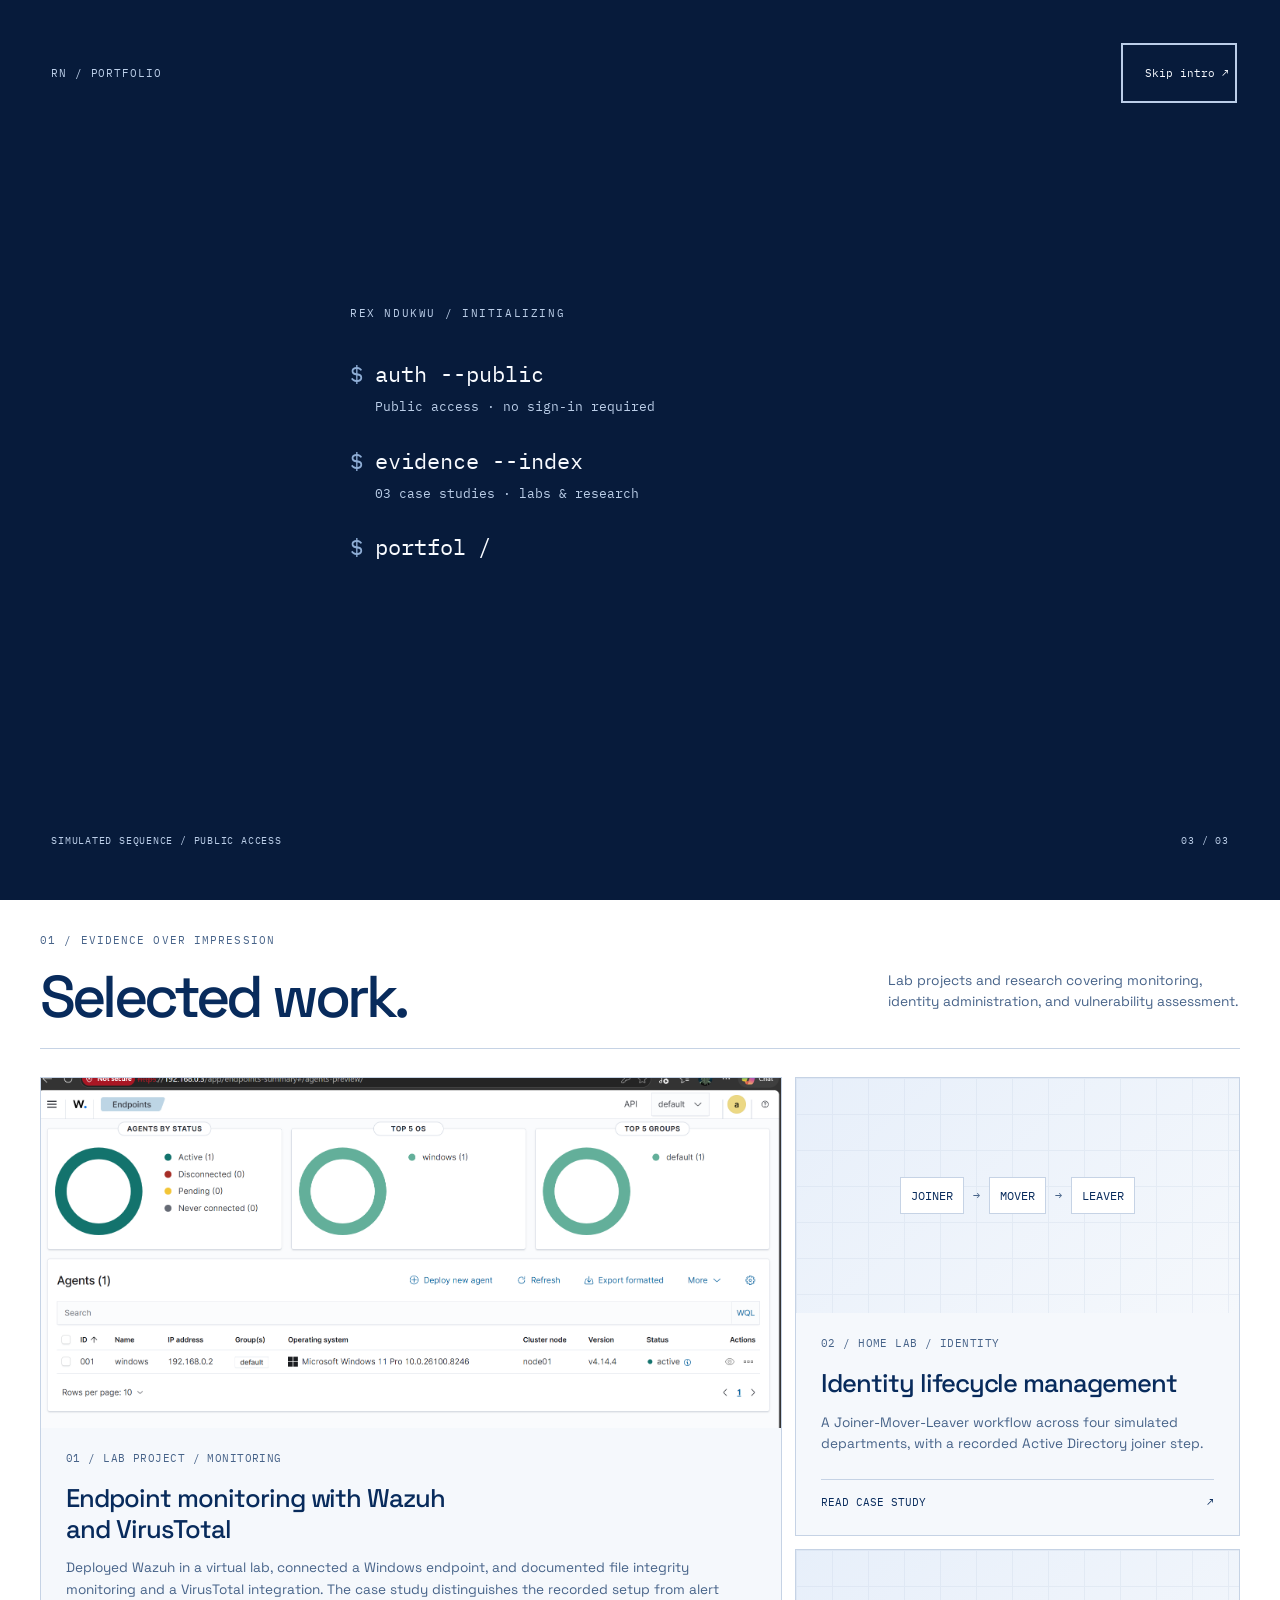
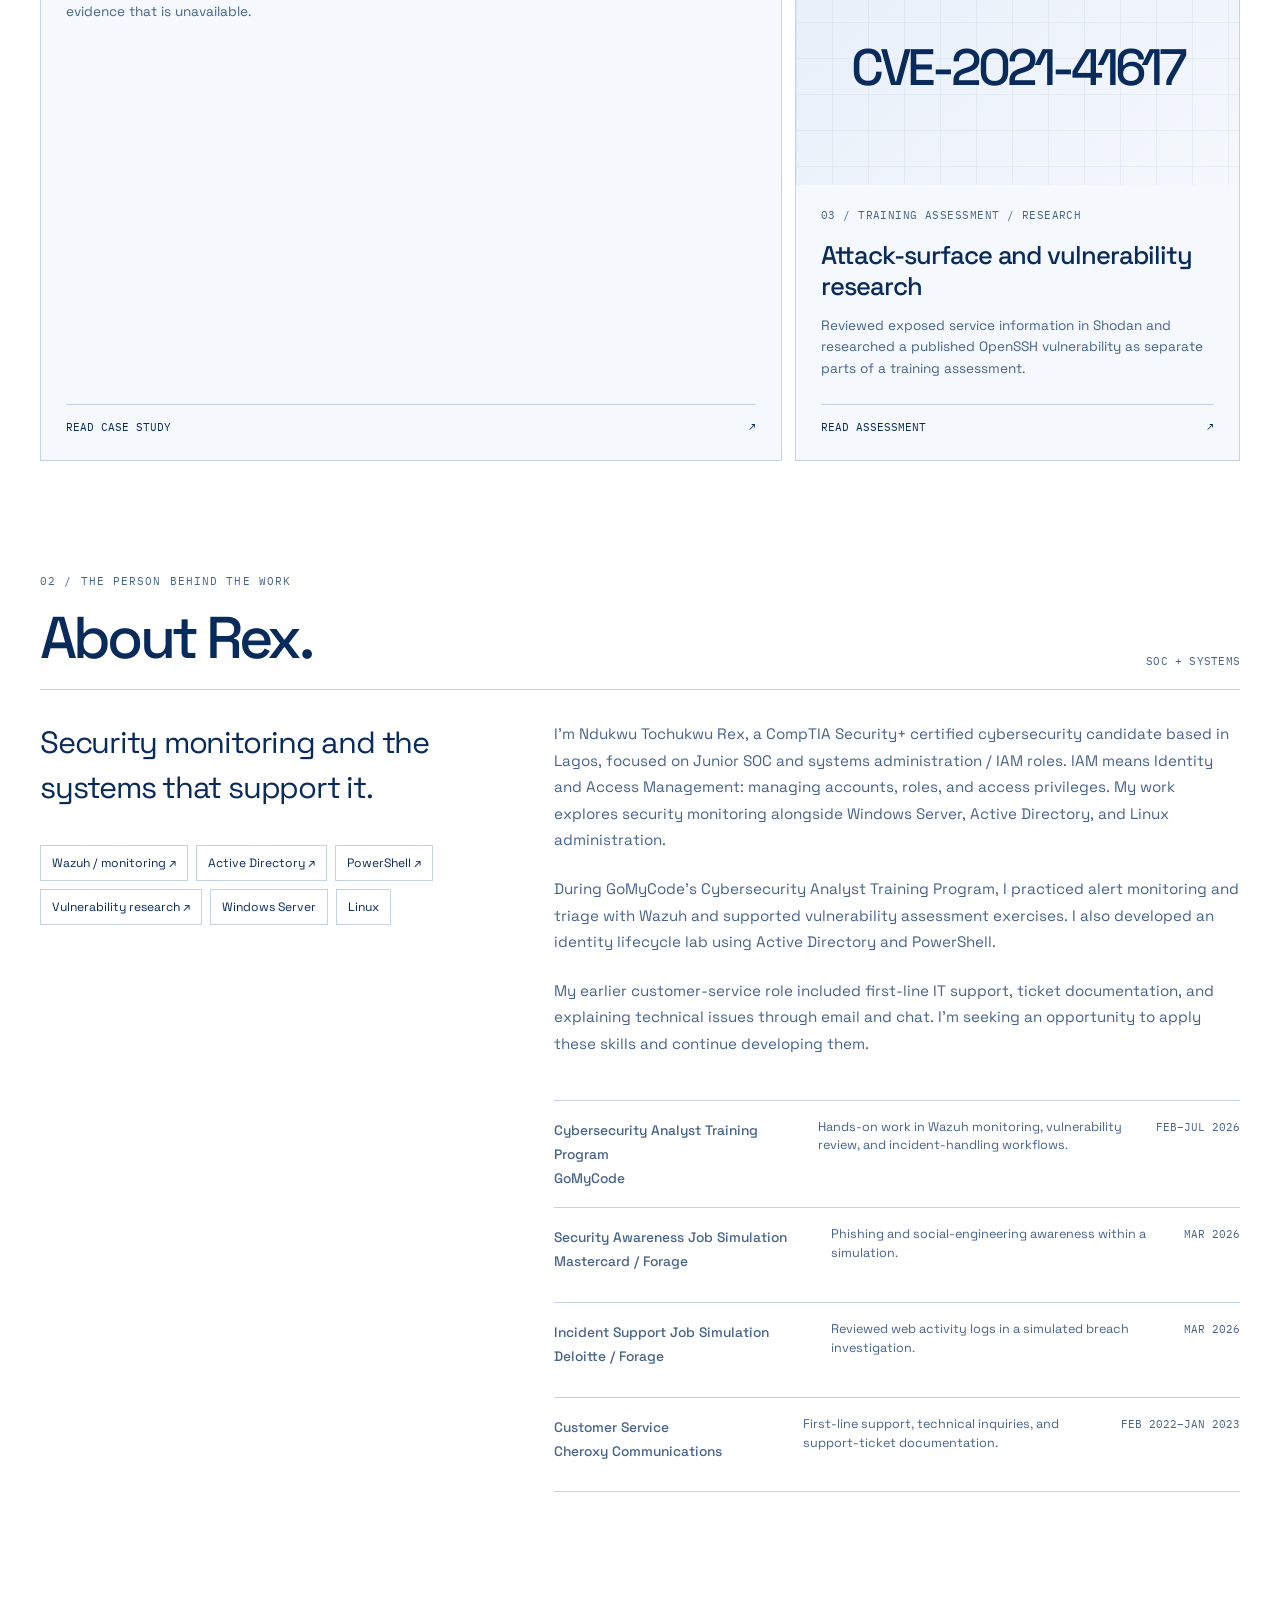
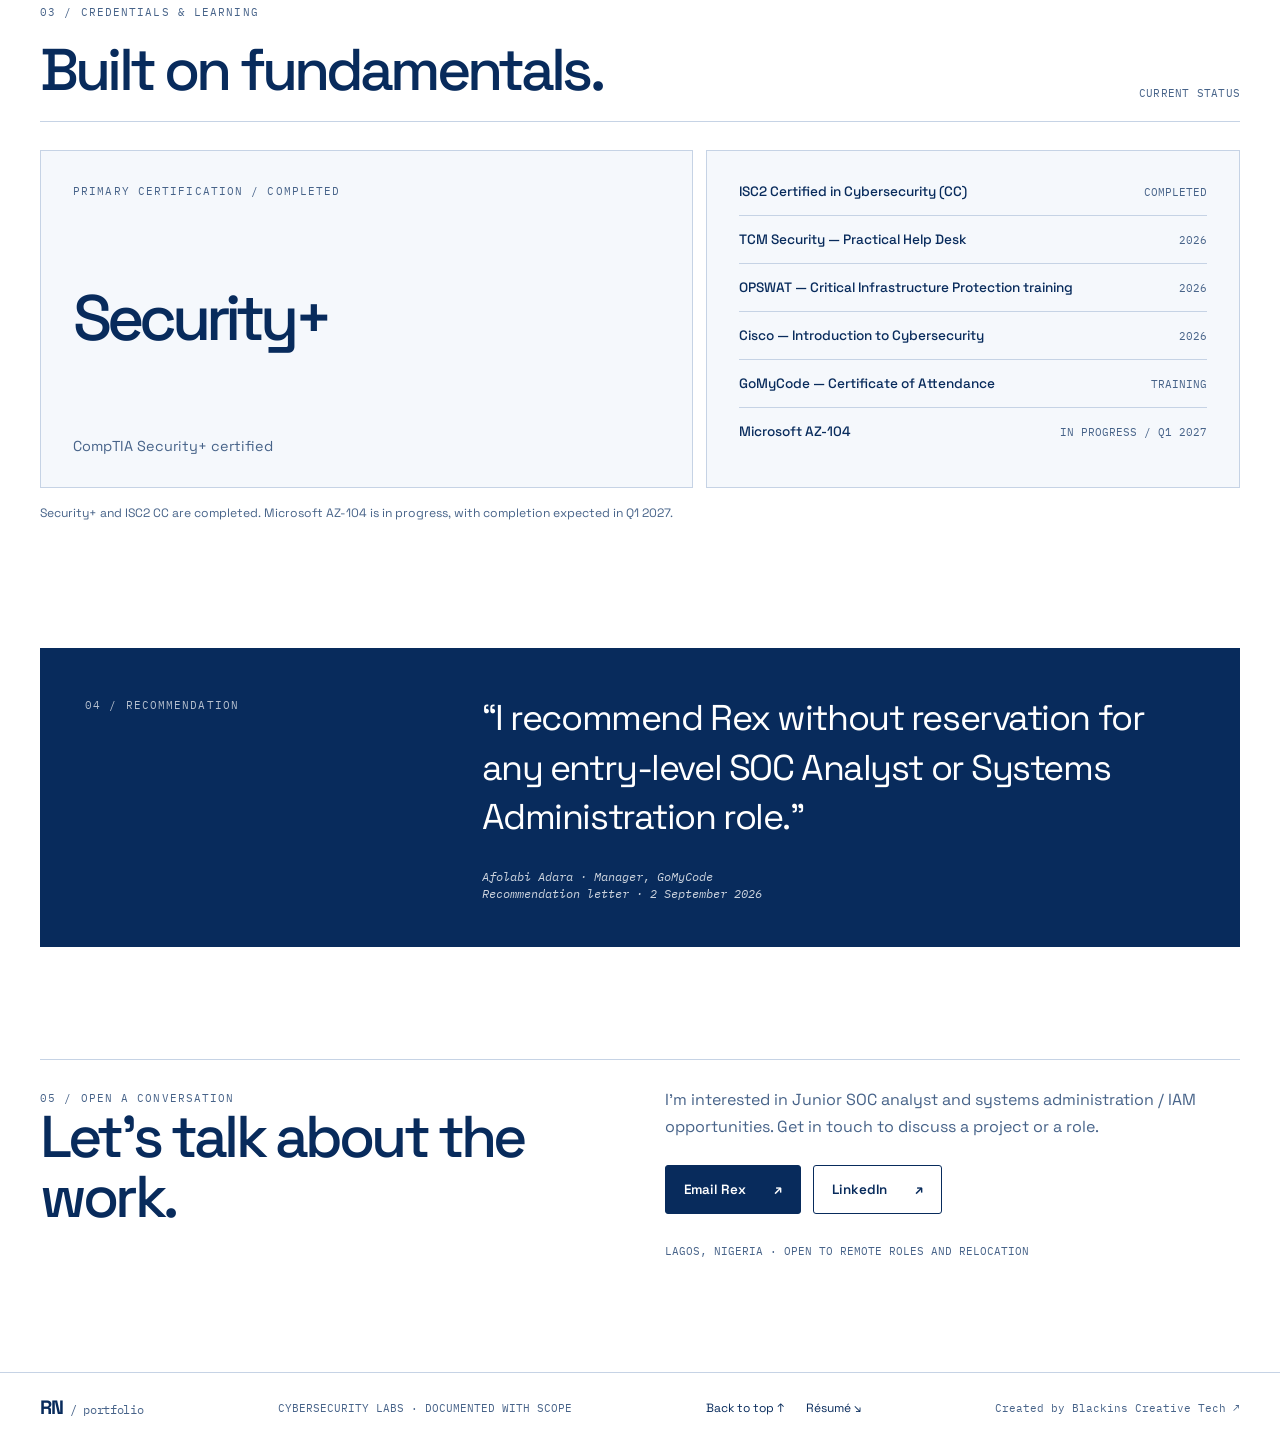
==== index.html @ c2067b6e "Initial Rex cybersecurity portfolio" ====
<!doctype html>
<html lang="en">
<head><meta name="robots" content="noindex,nofollow,noarchive">
  <meta charset="utf-8">
  <meta name="viewport" content="width=device-width, initial-scale=1">
  <meta name="description" content="Rex Ndukwu's cybersecurity portfolio covering Wazuh endpoint monitoring, Active Directory identity lifecycle management, and vulnerability research.">
  <title>Rex Ndukwu — Junior SOC Analyst, Security+ Certified</title>
  <script>try{const t=localStorage.getItem('rex-theme');document.documentElement.dataset.theme=t||(matchMedia('(prefers-color-scheme: dark)').matches?'dark':'light')}catch{document.documentElement.dataset.theme=matchMedia('(prefers-color-scheme: dark)').matches?'dark':'light'}</script>
  <link rel="icon" type="image/svg+xml" href="/favicon.svg"><link rel="stylesheet" href="/styles.css">
  <script src="/script.js" defer></script>
</head>
<body>
  <dialog class="portfolio-intro" data-intro-scene aria-labelledby="intro-title" aria-describedby="intro-description">
    <div class="intro-top"><span>RN / PORTFOLIO</span><button type="button" data-skip-intro autofocus>Skip intro ↗</button></div>
    <div class="intro-center">
      <p class="intro-eyebrow" id="intro-title">REX NDUKWU / INITIALIZING</p>
      <div class="intro-commands" data-intro-commands aria-hidden="true"></div>
      <p class="sr-only" id="intro-description">A brief simulated command sequence introduces Rex's portfolio. No sign-in is required. The homepage opens automatically in a few seconds. Skip intro or press Escape to continue immediately.</p>
    </div>
    <div class="intro-footer"><span>SIMULATED SEQUENCE / PUBLIC ACCESS</span><span data-intro-progress aria-hidden="true">01 / 03</span></div>
  </dialog>
  <a class="skip" href="#main">Skip to content</a>
  <div class="page-shell">
    <div class="topline"><div class="container topline-inner"><span>REX NDUKWU / CYBERSECURITY PORTFOLIO</span><span class="topline-right">MONITORING · IDENTITY · SYSTEMS</span></div></div>
    <header class="site-header">
      <div class="container header-inner">
        <a class="brand" href="/" aria-label="Rex Ndukwu, homepage">RN<span>/ portfolio</span></a>
        <nav class="desktop-nav" aria-label="Main navigation"><a href="#work">Work</a><a href="#about">About</a><a href="#training">Credentials</a><a href="/contact/index.html">Contact</a></nav>
        <div class="header-utilities"><button class="utility-button" type="button" data-theme-toggle>Dark mode</button><button class="utility-button" type="button" data-motion-toggle>Reduce motion</button><a class="header-resume" href="/assets/Rex_Ndukwu_Resume.pdf" download>Résumé ↘</a></div>
        <button class="menu-toggle" type="button" data-menu-toggle aria-expanded="false" aria-controls="mobile-menu">Menu</button>
      </div>
      <nav id="mobile-menu" class="mobile-menu" data-menu aria-label="Mobile navigation" hidden><a href="#work">Work</a><a href="#about">About</a><a href="#training">Credentials</a><a href="/contact/index.html">Contact</a><a href="/assets/Rex_Ndukwu_Resume.pdf" download>Download résumé (PDF)</a><div class="menu-controls"><button type="button" data-theme-toggle>Dark mode</button><button type="button" data-motion-toggle>Reduce motion</button></div></nav>
    </header>

    <main id="main" tabindex="-1">
      <section class="container hero" aria-labelledby="hero-title">
        <div class="hero-copy">
          <p class="eyebrow">LAGOS, NIGERIA / OPEN TO OPPORTUNITIES</p>
          <h1 id="hero-title">Rex<span>Ndukwu.</span></h1>
          <p class="hero-role">Junior SOC Analyst.<br>Systems administration / IAM.</p>
          <p class="hero-intro">I build cybersecurity labs focused on endpoint monitoring and identity management. My work includes Wazuh security monitoring and an Active Directory identity lifecycle workflow using PowerShell.</p>
          <div class="credential-mark">CompTIA Security+ certified<small>ISC2 Certified in Cybersecurity (CC)</small></div>
          <div class="hero-actions"><a class="button primary" href="#work">Explore the case studies <span class="arrow" aria-hidden="true">↗</span></a><a class="button" href="/assets/Rex_Ndukwu_Resume.pdf" download>Download résumé <span aria-hidden="true">↘</span></a></div>
          <div class="hero-location"><span><span class="status-dot" aria-hidden="true"></span> Lagos, Nigeria</span><span>Open to remote roles and relocation</span></div>
        </div>
        <div class="hero-console">
          <div class="terminal-frame terminal" data-terminal hidden aria-label="Interactive portfolio terminal">
            <div class="terminal-top"><span class="window-dots" aria-hidden="true">● ● ●</span><span>rex@portfolio: ~</span><button type="button" class="terminal-top-action" data-replay-intro>Replay intro</button></div>
            <div class="terminal-body"><div class="terminal-line">rex@portfolio:~ $ <span data-current-command>whoami</span></div><pre class="terminal-output" data-terminal-output>Ndukwu Tochukwu Rex
Junior SOC Analyst / Systems administration / IAM

CompTIA Security+  certified
ISC2 CC            certified

Type help to explore.</pre><span class="sr-only" data-terminal-announce role="status" aria-live="polite" aria-atomic="true"></span></div>
            <div class="terminal-links" data-terminal-links aria-label="Command links"></div>
            <form class="terminal-form"><label for="terminal-input">$ <span class="prompt-slash" aria-hidden="true">/</span></label><input id="terminal-input" aria-label="Portfolio command" placeholder="Try: open wazuh" autocomplete="off" spellcheck="false"><button type="submit">Run ↵</button></form>
            <div class="terminal-shortcuts" aria-label="Suggested commands"><button type="button" data-command="whoami">whoami</button><button type="button" data-command="projects">projects</button><button type="button" data-command="open wazuh">open wazuh</button><button type="button" data-command="certs">certs</button></div>
            <div class="terminal-hint" data-terminal-hint>PORTFOLIO NAVIGATION / COMMANDS OPEN REAL CONTENT</div>
          </div>
          <noscript><p class="no-js-note">The portfolio terminal needs JavaScript. All case studies and contact links are available below.</p></noscript>
        </div>
      </section>

      <section id="work" class="container work-section" aria-labelledby="work-heading">
        <div class="section-heading"><div><span class="eyebrow">01 / EVIDENCE OVER IMPRESSION</span><h2 id="work-heading">Selected work<span aria-hidden="true">.</span></h2></div><p class="section-note">Lab projects and research covering monitoring, identity administration, and vulnerability assessment.</p></div>
        <div class="work-grid">
          <a class="project-card featured reveal" href="/work/wazuh-endpoint-monitoring/index.html"><div class="project-visual"><img src="/assets/images/wazuh-active-agent.png" alt="Wazuh dashboard displaying one active Windows agent" width="1905" height="940" loading="lazy"></div><div class="project-info"><div class="project-index">01 / LAB PROJECT / MONITORING</div><h3>Endpoint monitoring with Wazuh and VirusTotal</h3><p>Deployed Wazuh in a virtual lab, connected a Windows endpoint, and documented file integrity monitoring and a VirusTotal integration. The case study distinguishes the recorded setup from alert evidence that is unavailable.</p><div class="project-footer"><span>READ CASE STUDY</span><span aria-hidden="true">↗</span></div></div></a>
          <a class="project-card reveal" href="/work/identity-lifecycle-management/index.html"><div class="project-visual no-image" aria-hidden="true"><div class="workflow-mini"><span>JOINER</span><i>→</i><span>MOVER</span><i>→</i><span>LEAVER</span></div></div><div class="project-info"><div class="project-index">02 / HOME LAB / IDENTITY</div><h3>Identity lifecycle management</h3><p>A Joiner-Mover-Leaver workflow across four simulated departments, with a recorded Active Directory joiner step.</p><div class="project-footer"><span>READ CASE STUDY</span><span aria-hidden="true">↗</span></div></div></a>
          <a class="project-card reveal" href="/work/attack-surface-vulnerability-research/index.html"><div class="project-visual no-image" aria-hidden="true"><div class="research-glyph">CVE-2021-41617</div></div><div class="project-info"><div class="project-index">03 / TRAINING ASSESSMENT / RESEARCH</div><h3>Attack-surface and vulnerability research</h3><p>Reviewed exposed service information in Shodan and researched a published OpenSSH vulnerability as separate parts of a training assessment.</p><div class="project-footer"><span>READ ASSESSMENT</span><span aria-hidden="true">↗</span></div></div></a>
        </div>
      </section>

      <section id="about" class="container about-section" aria-labelledby="about-heading">
        <div class="section-heading"><div><span class="eyebrow">02 / THE PERSON BEHIND THE WORK</span><h2 id="about-heading">About Rex<span aria-hidden="true">.</span></h2></div><span class="section-index">SOC + SYSTEMS</span></div>
        <div class="about-grid"><div><p class="large-copy">Security monitoring and the systems that support it.</p><div class="skills-row" aria-label="Work areas"><a class="skill-tag" href="/work/wazuh-endpoint-monitoring/index.html">Wazuh / monitoring ↗</a><a class="skill-tag" href="/work/identity-lifecycle-management/index.html">Active Directory ↗</a><a class="skill-tag" href="/work/identity-lifecycle-management/index.html">PowerShell ↗</a><a class="skill-tag" href="/work/attack-surface-vulnerability-research/index.html">Vulnerability research ↗</a><span class="skill-tag">Windows Server</span><span class="skill-tag">Linux</span></div></div>
          <div class="body-copy"><p>I'm Ndukwu Tochukwu Rex, a CompTIA Security+ certified cybersecurity candidate based in Lagos, focused on Junior SOC and systems administration / IAM roles. IAM means Identity and Access Management: managing accounts, roles, and access privileges. My work explores security monitoring alongside Windows Server, Active Directory, and Linux administration.</p><p>During GoMyCode's Cybersecurity Analyst Training Program, I practiced alert monitoring and triage with Wazuh and supported vulnerability assessment exercises. I also developed an identity lifecycle lab using Active Directory and PowerShell.</p><p>My earlier customer-service role included first-line IT support, ticket documentation, and explaining technical issues through email and chat. I'm seeking an opportunity to apply these skills and continue developing them.</p>
            <div class="experience-list"><div class="experience-item"><strong>Cybersecurity Analyst Training Program<br>GoMyCode</strong><p>Hands-on work in Wazuh monitoring, vulnerability review, and incident-handling workflows.</p><time>FEB–JUL 2026</time></div><div class="experience-item"><strong>Security Awareness Job Simulation<br>Mastercard / Forage</strong><p>Phishing and social-engineering awareness within a simulation.</p><time>MAR 2026</time></div><div class="experience-item"><strong>Incident Support Job Simulation<br>Deloitte / Forage</strong><p>Reviewed web activity logs in a simulated breach investigation.</p><time>MAR 2026</time></div><div class="experience-item"><strong>Customer Service<br>Cheroxy Communications</strong><p>First-line support, technical inquiries, and support-ticket documentation.</p><time>FEB 2022–JAN 2023</time></div></div>
          </div>
        </div>
      </section>

      <section id="training" class="container credentials-section" aria-labelledby="credentials-heading"><div class="section-heading"><div><span class="eyebrow">03 / CREDENTIALS & LEARNING</span><h2 id="credentials-heading">Built on fundamentals<span aria-hidden="true">.</span></h2></div><span class="section-index">CURRENT STATUS</span></div><div class="credentials-layout"><div class="credential-hero reveal"><span class="eyebrow">PRIMARY CERTIFICATION / COMPLETED</span><strong>Security+</strong><p>CompTIA Security+ certified</p></div><div class="credential-list reveal"><div class="credential-line"><strong>ISC2 Certified in Cybersecurity (CC)</strong><span>COMPLETED</span></div><div class="credential-line"><strong>TCM Security — Practical Help Desk</strong><span>2026</span></div><div class="credential-line"><strong>OPSWAT — Critical Infrastructure Protection training</strong><span>2026</span></div><div class="credential-line"><strong>Cisco — Introduction to Cybersecurity</strong><span>2026</span></div><div class="credential-line"><strong>GoMyCode — Certificate of Attendance</strong><span>TRAINING</span></div><div class="credential-line"><strong>Microsoft AZ-104</strong><span>IN PROGRESS / Q1 2027</span></div></div></div><p class="training-foot">Security+ and ISC2 CC are completed. Microsoft AZ-104 is in progress, with completion expected in Q1 2027.</p></section>

      <section id="recommendation" class="container recommendation-section" aria-labelledby="recommendation-heading"><div class="recommendation-panel"><div><span class="eyebrow" id="recommendation-heading">04 / RECOMMENDATION</span></div><blockquote>“I recommend Rex without reservation for any entry-level SOC Analyst or Systems Administration role.”<cite class="quote-credit">Afolabi Adara · Manager, GoMyCode<br>Recommendation letter · 2 September 2026</cite></blockquote></div></section>

      <section id="contact" class="container contact-section" aria-labelledby="contact-heading"><div class="contact-panel"><div><span class="eyebrow">05 / OPEN A CONVERSATION</span><h2 id="contact-heading">Let’s talk about the work<span aria-hidden="true">.</span></h2></div><div class="contact-info"><p>I'm interested in Junior SOC analyst and systems administration / IAM opportunities. Get in touch to discuss a project or a role.</p><div class="contact-links"><a class="button primary" href="/contact/index.html">Email Rex <span class="arrow" aria-hidden="true">↗</span></a><a class="button" href="https://www.linkedin.com/in/ndukwu-rex-476662276">LinkedIn <span class="arrow" aria-hidden="true">↗</span></a></div><span class="mono">LAGOS, NIGERIA · OPEN TO REMOTE ROLES AND RELOCATION</span></div></div></section>
    </main>
    <footer class="site-footer"><div class="container footer-inner"><a class="brand" href="/">RN<span>/ portfolio</span></a><span class="footer-meta">CYBERSECURITY LABS · DOCUMENTED WITH SCOPE</span><div class="footer-links"><a href="#main">Back to top ↑</a><a href="/assets/Rex_Ndukwu_Resume.pdf" download>Résumé ↘</a></div><a class="footer-credit" href="https://theblackins.vercel.app/work">Created by Blackins Creative Tech <span aria-hidden="true">↗</span></a></div></footer>
  </div>
</body>
</html>
---- styles.css ----
@import url('https://fonts.googleapis.com/css2?family=IBM+Plex+Mono:wght@400;500;600&family=Space+Grotesk:wght@400;500;600;700&display=swap');

:root{color-scheme:light;--bg:#fff;--ink:#082b5c;--muted:#476389;--panel:#f5f8fc;--panel-strong:#e7effa;--line:#c6d3e5;--button:#082b5c;--button-ink:#fff;--accent:#285daf;--shadow:0 26px 70px rgba(8,43,92,.08);font-family:'Space Grotesk',Arial,sans-serif;background:var(--bg);color:var(--ink)}
:root[data-theme=dark]{color-scheme:dark;--bg:#071b3b;--ink:#f8fbff;--muted:#bbcee8;--panel:#0c244b;--panel-strong:#14345e;--line:#365176;--button:#f8fbff;--button-ink:#082b5c;--accent:#bcd7ff;--shadow:0 26px 70px rgba(0,0,0,.17)}
*{box-sizing:border-box}html{scroll-behavior:smooth}body{margin:0;min-width:320px;background:var(--bg);color:var(--ink)}button,input{font:inherit}button{cursor:pointer}a{color:inherit}img{max-width:100%;height:auto}::selection{background:var(--ink);color:var(--bg)}:focus-visible{outline:3px solid var(--accent);outline-offset:4px}p{margin:0 0 1.15em}h1,h2,h3{margin:0}h2{font-size:clamp(2.25rem,4.6vw,4.8rem);font-weight:500;letter-spacing:-.065em;line-height:1.02}h3{font-size:clamp(1.25rem,2vw,1.7rem);font-weight:500;letter-spacing:-.04em;line-height:1.2}
.mono,.eyebrow,.section-index,.topline,.terminal,.project-index,.case-meta dt,.case-kicker,.breadcrumb,.footer-meta,.process-number,.tiny-label{font-family:'IBM Plex Mono',Consolas,monospace}
.skip{position:absolute;z-index:100;top:-80px;left:16px;padding:10px 16px;background:var(--button);color:var(--button-ink)}.skip:focus{top:16px}.container{width:min(100% - 64px,1200px);margin-inline:auto}.page-shell{overflow:clip}.topline{background:var(--ink);color:var(--bg);font-size:.66rem;letter-spacing:.07em}.topline-inner{min-height:31px;display:flex;align-items:center;justify-content:space-between;gap:20px}.topline-right{opacity:.8}
.site-header{position:relative;z-index:10;border-bottom:1px solid var(--line);background:var(--bg)}.header-inner{min-height:81px;display:flex;align-items:center;gap:24px}.brand{font-size:1.21rem;font-weight:700;letter-spacing:-.075em;text-decoration:none;line-height:1}.brand span{font-family:'IBM Plex Mono',monospace;font-size:.73rem;font-weight:400;letter-spacing:-.03em;margin-left:8px;color:var(--muted)}.desktop-nav{display:flex;align-items:center;gap:27px;margin-left:auto}.desktop-nav a,.header-utilities button,.header-utilities a{font-size:.85rem;font-weight:500;text-decoration:none}.desktop-nav a{position:relative;padding:9px 0}.desktop-nav a:after{content:'';position:absolute;left:0;right:0;bottom:4px;height:1px;background:currentColor;transform:scaleX(0);transform-origin:left;transition:transform .18s}.desktop-nav a:hover:after,.desktop-nav a[aria-current=page]:after{transform:scaleX(1)}.header-utilities{display:flex;align-items:center;gap:9px;margin-left:14px}.utility-button{border:1px solid var(--line);background:transparent;color:var(--ink);padding:9px 12px;border-radius:3px;white-space:nowrap}.header-resume{padding:10px 15px;border-radius:3px;background:var(--button);color:var(--button-ink);white-space:nowrap}.menu-toggle{display:none;background:none;border:1px solid var(--line);color:var(--ink);padding:10px 12px;border-radius:3px}.mobile-menu{display:flex;flex-direction:column;gap:3px;padding:12px 24px 18px;border-top:1px solid var(--line)}.mobile-menu[hidden]{display:none}.mobile-menu a{padding:10px 0;text-decoration:none;font-weight:500}.mobile-menu .menu-controls{display:flex;gap:8px;flex-wrap:wrap;padding-top:9px}.mobile-menu .menu-controls button{padding:9px 12px;border:1px solid var(--line);background:transparent;color:var(--ink)}
.eyebrow{font-size:.69rem;line-height:1.55;letter-spacing:.1em;text-transform:uppercase;color:var(--muted)}.section-index{font-size:.7rem;color:var(--muted);letter-spacing:.02em}.section-heading{display:flex;justify-content:space-between;gap:24px;align-items:flex-end;padding-bottom:21px;border-bottom:1px solid var(--line)}.section-heading .eyebrow{display:block;margin-bottom:18px}.section-note{color:var(--muted);font-size:.86rem;max-width:22rem;line-height:1.5}.button{display:inline-flex;align-items:center;justify-content:center;gap:28px;min-height:49px;padding:12px 18px;border:1px solid var(--ink);border-radius:3px;font-size:.84rem;font-weight:600;text-decoration:none;transition:transform .18s,box-shadow .18s,background .18s;color:var(--ink)}.button:hover{transform:translateY(-2px);box-shadow:0 5px 0 var(--panel-strong)}.button.primary{background:var(--button);color:var(--button-ink);border-color:var(--button)}.text-link{font-size:.84rem;font-weight:600;text-decoration:none;border-bottom:1px solid currentColor;padding-bottom:3px}.text-link:hover{color:var(--accent)}.arrow{display:inline-block;transition:transform .18s}.button:hover .arrow,.text-link:hover .arrow{transform:translate(3px,-3px)}
.hero{position:relative;display:grid;grid-template-columns:minmax(0,1fr) minmax(0,1.06fr);gap:clamp(30px,6vw,90px);align-items:center;padding-top:72px;padding-bottom:89px;min-height:655px}.hero:before{content:'';position:absolute;top:26px;right:-45px;width:345px;height:345px;background-image:linear-gradient(var(--line) 1px,transparent 1px),linear-gradient(90deg,var(--line) 1px,transparent 1px);background-size:39px 39px;opacity:.24;mask-image:linear-gradient(90deg,transparent,#000);pointer-events:none}.hero-copy,.terminal-frame{position:relative}.hero-copy>.eyebrow{margin-bottom:30px}.hero h1{font-size:clamp(4.5rem,8vw,8rem);line-height:.91;letter-spacing:-.09em;font-weight:500;margin:0 0 32px}.hero h1 span{display:block}.hero-role{font-size:clamp(1.18rem,1.8vw,1.55rem);font-weight:500;line-height:1.34;letter-spacing:-.04em;margin-bottom:15px}.hero-intro{font-size:1rem;line-height:1.65;color:var(--muted);max-width:29rem;margin-bottom:27px}.credential-mark{border-left:2px solid var(--accent);padding-left:14px;margin:0 0 29px;font-size:.9rem;font-weight:500}.credential-mark small{display:block;font-weight:400;font-size:.78rem;color:var(--muted);margin-top:4px}.hero-actions{display:flex;flex-wrap:wrap;gap:10px}.hero-location{display:flex;gap:16px;align-items:center;flex-wrap:wrap;margin-top:34px;padding-top:18px;border-top:1px solid var(--line);font-size:.7rem;color:var(--muted);font-family:'IBM Plex Mono',monospace}.status-dot{width:7px;height:7px;background:var(--accent);border-radius:50%;display:inline-block;margin-right:4px}
.terminal-frame{background:var(--panel);border:1px solid var(--line);border-radius:5px;box-shadow:var(--shadow);min-width:0}.terminal-top{display:flex;align-items:center;gap:10px;padding:14px 17px;border-bottom:1px solid var(--line);color:var(--muted);font-size:.7rem}.window-dots{letter-spacing:4px;margin-right:auto}.terminal-body{padding:27px 24px 12px;min-height:318px}.terminal{font-size:.8rem;line-height:1.9}.terminal-line{color:var(--accent);overflow-wrap:anywhere;margin-bottom:16px}.terminal-output{position:relative;white-space:pre-wrap;overflow-wrap:anywhere;min-height:196px;margin:0;font:inherit}.terminal-spacer{visibility:hidden}.terminal-reveal{position:absolute;inset:0;white-space:pre-wrap;overflow-wrap:anywhere}.terminal-reveal:after{content:'▌';color:var(--accent)}.terminal-links{display:flex;flex-wrap:wrap;gap:8px;padding:0 24px 15px}.terminal-links:empty{display:none}.terminal-links a{font-family:'IBM Plex Mono',monospace;font-size:.7rem;padding:7px 9px;background:var(--panel-strong);text-decoration:none;border:1px solid var(--line)}.terminal-form{border-top:1px solid var(--line);display:flex;align-items:center;gap:9px;padding:13px 17px}.terminal-form label{font-family:'IBM Plex Mono',monospace;font-size:.9rem;white-space:nowrap;flex:none}.terminal-form label:after{content:'';display:inline-block;width:6px;height:13px;background:var(--accent);margin-left:7px;vertical-align:-2px;animation:cursor-flash 1s step-end 5}.terminal-form input{flex:1;min-width:0;background:transparent;color:var(--ink);border:0;padding:6px 0;font-family:'IBM Plex Mono',monospace;font-size:.82rem}.terminal-form input::placeholder{color:var(--muted)}.terminal-form button{background:var(--panel-strong);color:var(--ink);border:1px solid var(--line);padding:6px 10px;border-radius:2px;font-size:.72rem}.terminal-shortcuts{display:flex;gap:8px;flex-wrap:wrap;padding:0 17px 15px}.terminal-shortcuts button{border:0;border-bottom:1px solid var(--line);background:transparent;color:var(--muted);padding:5px 3px;font-family:'IBM Plex Mono',monospace;font-size:.7rem}.terminal-shortcuts button:hover,.terminal-shortcuts button[aria-pressed=true]{color:var(--ink);background:var(--panel-strong)}.terminal-hint{padding:13px 17px;border-top:1px solid var(--line);color:var(--muted);font-size:.65rem;letter-spacing:.04em}.no-js-note{padding:0 17px 17px;font-size:.8rem;color:var(--muted)}.sr-only{position:absolute;width:1px;height:1px;padding:0;margin:-1px;overflow:hidden;clip-path:inset(50%);white-space:nowrap}
.work-section{padding-bottom:112px}.work-grid{display:grid;grid-template-columns:1.25fr .75fr;gap:13px;margin-top:28px}.project-card{min-width:0;display:flex;flex-direction:column;background:var(--panel);border:1px solid var(--line);text-decoration:none;overflow:hidden;transition:transform .25s,box-shadow .25s}.project-card:hover{transform:translateY(-4px);box-shadow:var(--shadow)}.project-card.featured{grid-row:span 2}.project-visual{position:relative;height:235px;background:var(--panel-strong);overflow:hidden}.project-card.featured .project-visual{height:350px}.project-visual img{width:100%;height:100%;object-fit:cover;object-position:center;filter:saturate(.8);transition:transform .4s}.project-card:hover .project-visual img{transform:scale(1.035)}.project-visual.no-image{display:grid;place-items:center;background:linear-gradient(140deg,var(--panel-strong),var(--panel))}.project-visual.no-image:before{content:'';position:absolute;inset:0;background-image:linear-gradient(var(--line) 1px,transparent 1px),linear-gradient(90deg,var(--line) 1px,transparent 1px);background-size:36px 36px;opacity:.28}.workflow-mini{position:relative;display:flex;align-items:center;gap:9px;color:var(--ink);font-family:'IBM Plex Mono',monospace;font-size:.75rem}.workflow-mini span{padding:10px;border:1px solid var(--line);background:var(--bg)}.workflow-mini i{font-style:normal;color:var(--muted)}.research-glyph{position:relative;font-size:clamp(2rem,4vw,3.8rem);letter-spacing:-.08em;font-weight:500;color:var(--ink)}.project-info{display:flex;flex:1;flex-direction:column;padding:23px 25px 26px}.project-index{font-size:.69rem;color:var(--muted);margin-bottom:18px;letter-spacing:.04em}.project-info h3{max-width:24rem}.project-info p{font-size:.85rem;line-height:1.6;color:var(--muted);margin:13px 0 24px}.project-footer{display:flex;justify-content:space-between;align-items:center;gap:12px;border-top:1px solid var(--line);padding-top:15px;margin-top:auto;font-family:'IBM Plex Mono',monospace;font-size:.69rem}
.about-section,.credentials-section,.recommendation-section,.contact-section{padding-bottom:112px}.about-grid{display:grid;grid-template-columns:.75fr 1.25fr;gap:8vw;padding-top:31px}.large-copy{font-size:clamp(1.27rem,2.4vw,2rem);line-height:1.45;letter-spacing:-.04em;font-weight:400;max-width:45rem}.body-copy{color:var(--muted);font-size:.95rem;line-height:1.75;max-width:44rem}.about-grid .body-copy p{margin-bottom:22px}.experience-list{margin-top:42px;border-top:1px solid var(--line)}.experience-item{display:grid;grid-template-columns:1fr 1.3fr auto;gap:20px;padding:17px 0;border-bottom:1px solid var(--line);align-items:start}.experience-item strong{font-weight:500;font-size:.86rem}.experience-item p{margin:0;font-size:.79rem;color:var(--muted);line-height:1.5}.experience-item time{font-size:.68rem;color:var(--muted);white-space:nowrap;font-family:'IBM Plex Mono',monospace}.skills-row{display:flex;flex-wrap:wrap;gap:8px;margin-top:30px}.skill-tag{border:1px solid var(--line);padding:9px 11px;font-size:.76rem;color:var(--ink);text-decoration:none}.skill-tag:hover{background:var(--panel)}
.credentials-layout{display:grid;grid-template-columns:1.1fr .9fr;gap:13px;margin-top:28px}.credential-hero,.credential-list{border:1px solid var(--line);background:var(--panel);padding:32px}.credential-hero{min-height:290px;display:flex;flex-direction:column;justify-content:space-between}.credential-hero .eyebrow{color:var(--muted)}.credential-hero strong{font-size:clamp(2.8rem,5vw,5.4rem);line-height:1;letter-spacing:-.08em;font-weight:500}.credential-hero p{font-size:.9rem;color:var(--muted);margin:0}.credential-list{display:flex;flex-direction:column;gap:0}.credential-line{padding:15px 0;border-bottom:1px solid var(--line);display:flex;justify-content:space-between;gap:20px;align-items:baseline}.credential-line:first-child{padding-top:0}.credential-line:last-child{border:0}.credential-line strong{font-size:.85rem;font-weight:500}.credential-line span{font-size:.7rem;font-family:'IBM Plex Mono',monospace;color:var(--muted);white-space:nowrap}.training-foot{margin-top:16px;font-size:.76rem;color:var(--muted);line-height:1.55}.recommendation-panel{padding:45px;background:var(--ink);color:var(--bg);display:grid;grid-template-columns:1fr 2fr;gap:40px}.recommendation-panel .eyebrow{color:var(--bg);opacity:.7}.recommendation-panel blockquote{font-size:clamp(1.4rem,2.8vw,2.4rem);line-height:1.37;letter-spacing:-.04em;margin:0}.quote-credit{display:block;margin-top:27px;font-size:.78rem;letter-spacing:0;font-family:'IBM Plex Mono',monospace;opacity:.8}
.contact-panel{border-top:1px solid var(--line);padding-top:26px;display:grid;grid-template-columns:1fr 1fr;gap:50px}.contact-panel h2{max-width:600px}.contact-info p{font-size:1rem;color:var(--muted);line-height:1.7}.contact-links{display:flex;flex-wrap:wrap;gap:12px;margin:25px 0}.contact-info .mono{font-size:.7rem;color:var(--muted)}.site-footer{border-top:1px solid var(--line);padding:25px 0 32px}.footer-inner{display:flex;justify-content:space-between;gap:16px;align-items:center;flex-wrap:wrap}.footer-meta{font-size:.68rem;color:var(--muted)}.footer-links{display:flex;gap:22px}.footer-links a{font-size:.75rem;text-decoration:none}
.breadcrumb{display:flex;gap:9px;align-items:center;padding-top:35px;font-size:.7rem;color:var(--muted)}.breadcrumb a{text-decoration:none;border-bottom:1px solid var(--line)}.case-hero{padding-top:75px;padding-bottom:67px}.case-kicker{font-size:.71rem;color:var(--muted);margin-bottom:20px}.case-hero h1{font-size:clamp(3.3rem,7vw,7rem);letter-spacing:-.075em;line-height:.98;font-weight:500;max-width:940px}.case-deck{font-size:clamp(1rem,1.55vw,1.3rem);line-height:1.6;color:var(--muted);max-width:760px;margin:25px 0 32px}.case-hero-actions{display:flex;gap:10px;flex-wrap:wrap}.case-meta{border-top:1px solid var(--line);border-bottom:1px solid var(--line);display:grid;grid-template-columns:repeat(4,1fr);margin:0;padding:19px 0 21px;gap:20px}.case-meta dt{font-size:.65rem;text-transform:uppercase;color:var(--muted);margin-bottom:8px}.case-meta dd{margin:0;font-size:.82rem;line-height:1.4}.case-layout{display:grid;grid-template-columns:190px minmax(0,1fr);gap:clamp(35px,7vw,95px);padding-top:86px;padding-bottom:110px}.case-nav{align-self:start;position:sticky;top:25px}.case-nav .eyebrow{margin-bottom:17px}.case-nav a{display:block;text-decoration:none;color:var(--muted);font-size:.78rem;padding:9px 0;border-bottom:1px solid var(--line)}.case-nav a:hover{color:var(--ink)}.case-content{max-width:780px;min-width:0}.case-block{padding-bottom:52px;margin-bottom:55px;border-bottom:1px solid var(--line);scroll-margin-top:25px}.case-block:last-child{border:0;margin-bottom:0}.case-block .eyebrow{margin-bottom:17px}.case-block h2{font-size:clamp(2rem,3.9vw,3.5rem);margin-bottom:24px}.case-block h3{margin:27px 0 12px}.case-block p,.case-block li{font-size:.98rem;line-height:1.75;color:var(--muted)}.case-block p strong,.case-block li strong{color:var(--ink);font-weight:600}.case-block ul{padding-left:20px}.case-block li+li{margin-top:9px}.case-lead{font-size:1.17rem!important;line-height:1.55!important;color:var(--ink)!important}.fact-strip{display:flex;flex-wrap:wrap;gap:7px;margin:24px 0}.fact-strip span{border:1px solid var(--line);padding:8px 10px;font-size:.7rem;font-family:'IBM Plex Mono',monospace}.note-box{border-left:2px solid var(--accent);background:var(--panel);padding:20px 22px;margin:23px 0}.note-box p:last-child{margin:0}.note-box .eyebrow{margin-bottom:8px}.evidence-grid{display:grid;grid-template-columns:repeat(2,minmax(0,1fr));gap:12px}.evidence-item{margin:0;border:1px solid var(--line);background:var(--panel)}.evidence-item a,.evidence-item button{display:block;width:100%;padding:0;background:none;border:0;color:inherit;text-align:left}.evidence-item img{display:block;width:100%;height:205px;object-fit:cover;object-position:left top;border-bottom:1px solid var(--line)}.evidence-item figcaption{padding:13px 15px 17px;font-size:.73rem;line-height:1.55;color:var(--muted)}.evidence-item figcaption strong{display:block;color:var(--ink);font-size:.82rem;margin-bottom:5px;font-weight:500}.evidence-item button:hover figcaption strong{text-decoration:underline}.viewer{max-width:min(96vw,1100px);max-height:92vh;padding:0;border:1px solid var(--line);background:var(--bg);color:var(--ink);box-shadow:var(--shadow)}.viewer::backdrop{background:rgba(3,15,34,.78)}.viewer-header{display:flex;justify-content:space-between;gap:15px;align-items:center;padding:13px 17px;border-bottom:1px solid var(--line)}.viewer-header span{font-family:'IBM Plex Mono',monospace;font-size:.72rem}.viewer-close{border:1px solid var(--line);background:var(--panel);color:var(--ink);padding:8px 11px}.viewer-image-area{max-height:68vh;overflow:auto}.viewer img{display:block;max-width:none;width:auto;min-width:100%;height:auto}.viewer-caption{font-size:.82rem;line-height:1.5;color:var(--muted);padding:12px 17px;margin:0}.process-flow{display:flex;gap:9px;margin:24px 0;flex-wrap:wrap}.process-flow button{flex:1;min-width:130px;text-align:left;background:var(--panel);border:1px solid var(--line);color:var(--ink);padding:14px;transition:background .2s,transform .2s}.process-flow button:hover{transform:translateY(-2px)}.process-flow button[aria-pressed=true]{background:var(--ink);color:var(--bg)}.process-number{display:block;font-size:.66rem;opacity:.7;margin-bottom:16px}.process-flow strong{font-size:1.3rem;font-weight:500}.stage-detail{min-height:72px;background:var(--panel);border-left:2px solid var(--accent);padding:18px 20px;color:var(--ink)!important}.research-pair{display:grid;grid-template-columns:1fr 1fr;gap:13px;margin-top:22px}.research-pair>div{border:1px solid var(--line);padding:20px;background:var(--panel)}.research-pair .eyebrow{margin-bottom:10px}.research-pair p{font-size:.84rem;margin:0}.next-project{padding:45px 0 80px;border-top:1px solid var(--line);display:flex;justify-content:space-between;gap:20px;align-items:center}.next-project h2{font-size:clamp(1.7rem,3.7vw,3.5rem);margin-top:12px}.next-project a{white-space:nowrap}
@keyframes cursor-flash{50%{opacity:0}}@keyframes rise-in{from{opacity:0;transform:translateY(16px)}to{opacity:1;transform:translateY(0)}}.hero-copy>*{animation:rise-in .65s cubic-bezier(.16,1,.3,1) both}.hero-copy>*:nth-child(2){animation-delay:.07s}.hero-copy>*:nth-child(3){animation-delay:.14s}.hero-copy>*:nth-child(4){animation-delay:.2s}.hero-copy>*:nth-child(5){animation-delay:.26s}.hero-copy>*:nth-child(6){animation-delay:.32s}.terminal-frame{animation:rise-in .8s .15s cubic-bezier(.16,1,.3,1) both}.reveal-ready[data-motion=full] .reveal.is-visible{animation:rise-in .45s both}
:root[data-motion=reduce] *, :root[data-motion=reduce] *::before, :root[data-motion=reduce] *::after{animation:none!important;transition:none!important;scroll-behavior:auto!important}:root[data-motion=reduce] .reveal{opacity:1;transform:none}:root[data-motion=reduce] .button:hover,:root[data-motion=reduce] .project-card:hover,:root[data-motion=reduce] .process-flow button:hover{transform:none}
@media(prefers-reduced-motion:reduce){*,*::before,*::after{animation:none!important;transition:none!important;scroll-behavior:auto!important}.reveal{opacity:1;transform:none}}
@media(max-width:1000px){.desktop-nav{gap:15px}.header-resume{display:none}.hero{gap:30px}.experience-item{grid-template-columns:1fr 1.5fr}.experience-item time{grid-column:1/-1}.case-layout{grid-template-columns:145px minmax(0,1fr);gap:40px}}
@media(max-width:760px){.container{width:min(100% - 40px,1200px)}.topline-right{display:none}.header-inner{min-height:67px}.desktop-nav,.header-utilities{display:none}.menu-toggle{display:block;margin-left:auto}.hero{grid-template-columns:1fr;min-height:0;padding-top:45px;padding-bottom:75px;gap:43px}.hero h1{font-size:clamp(4.8rem,14vw,7rem)}.hero:before{right:-100px}.hero-intro{max-width:34rem}.terminal-body{min-height:250px}.terminal-output{min-height:160px}.work-section,.about-section,.credentials-section,.recommendation-section,.contact-section{padding-bottom:80px}.work-grid{grid-template-columns:1fr}.project-card.featured{grid-row:auto}.project-card.featured .project-visual,.project-visual{height:240px}.about-grid{grid-template-columns:1fr;gap:20px}.credentials-layout{grid-template-columns:1fr}.recommendation-panel{grid-template-columns:1fr;gap:20px;padding:30px}.contact-panel{grid-template-columns:1fr;gap:25px}.case-hero{padding-top:50px}.case-meta{grid-template-columns:1fr 1fr}.case-layout{grid-template-columns:1fr;padding-top:54px;padding-bottom:70px}.case-nav{position:static;display:flex;flex-wrap:wrap;gap:8px}.case-nav .eyebrow{width:100%;margin-bottom:0}.case-nav a{border:1px solid var(--line);padding:8px 10px}.next-project{padding:35px 0 65px}}
@media(max-width:480px){.container{width:min(100% - 32px,1200px)}.topline{font-size:.58rem}.hero h1{font-size:clamp(4.25rem,16vw,5.8rem)}.hero-role{font-size:1.18rem}.hero-location{gap:7px}.hero-actions .button{width:100%;justify-content:space-between}.terminal-body{padding:19px 15px 6px}.terminal{font-size:.69rem}.terminal-form input{font-size:1rem}.terminal-shortcuts{padding-inline:15px}.terminal-hint{font-size:.57rem}.section-heading{align-items:start;flex-direction:column}.section-note{max-width:none}.project-visual,.project-card.featured .project-visual{height:205px}.project-info{padding:21px}.experience-item{grid-template-columns:1fr;gap:6px}.experience-item time{grid-column:auto}.credential-hero,.credential-list{padding:22px}.credential-line{align-items:start;flex-direction:column;gap:4px}.recommendation-panel{padding:25px}.case-hero h1{font-size:clamp(3.2rem,12vw,4.5rem)}.case-meta{gap:18px;padding:17px 0}.case-meta dt{font-size:.59rem}.case-meta dd{font-size:.72rem}.case-block{padding-bottom:40px;margin-bottom:43px}.evidence-grid,.research-pair{grid-template-columns:1fr}.evidence-item img{height:185px}.next-project{align-items:start;flex-direction:column}.next-project a{white-space:normal}}
@media(max-width:760px){html:not(.has-js) .header-inner{flex-wrap:wrap;padding-block:14px}html:not(.has-js) .desktop-nav{display:flex;flex-wrap:wrap;order:3;width:100%;margin-left:0;gap:15px}html:not(.has-js) .menu-toggle{display:none}}
.case-video{margin:26px 0;border:1px solid var(--line);background:var(--panel)}.case-video video{display:block;width:100%;height:auto;aspect-ratio:1920/1048;background:#07101d;object-fit:contain}.case-video figcaption{padding:14px 17px;font-size:.78rem;line-height:1.6;color:var(--muted)}.case-video figcaption strong{color:var(--ink);font-weight:600}
.terminal-top-action{border:0;border-bottom:1px solid var(--line);background:transparent;color:var(--muted);font-family:'IBM Plex Mono',monospace;font-size:.67rem;padding:3px 0;margin-left:10px;white-space:nowrap}.terminal-top-action:hover{color:var(--ink)}.terminal-top-action[hidden]{display:none}.terminal-form label:after{content:none}.prompt-slash{display:inline-block;color:var(--accent);font-weight:600;animation:slash-blink 1.05s steps(1,end) infinite}.terminal-frame[data-intro=running] .terminal-line{color:var(--ink)}@keyframes slash-blink{50%{visibility:hidden}}
.hero-console{min-width:0;width:100%}.terminal-frame{width:100%}
@media(max-width:480px){.terminal{font-size:.78rem}.terminal-top{gap:6px;font-size:.72rem}.terminal-top-action{font-size:.7rem;min-height:38px;margin-left:4px}.terminal-shortcuts button{min-height:44px;display:inline-flex;align-items:center}.terminal-form input,.terminal-form button{min-height:44px}.menu-toggle,.mobile-menu .menu-controls button{min-height:44px}}
@media(max-width:480px){.terminal-top{flex-wrap:wrap}.terminal-top .window-dots{margin-right:auto}.terminal-top-action{margin-left:0}}
@media(pointer:coarse){.terminal-form input{font-size:1rem;min-height:44px}.terminal-form button,.terminal-shortcuts button,.menu-toggle,.mobile-menu .menu-controls button{min-height:44px}.terminal-shortcuts button{display:inline-flex;align-items:center}}
@media(pointer:coarse){.mobile-menu a,.case-nav a,.footer-links a{min-height:44px;display:inline-flex;align-items:center}}

/* Full viewport opening scene. Native modal behavior keeps focus above the page. */
.intro-active,.intro-active body{overflow:hidden}
.portfolio-intro{position:fixed;inset:0;width:100%;max-width:none;height:100%;height:100dvh;max-height:none;margin:0;border:0;padding:clamp(20px,4vw,56px);background:#071b3b;color:#f8fbff;font-family:'IBM Plex Mono',Consolas,monospace;overflow:auto;opacity:1;transition:opacity .28s ease;color-scheme:dark}
.portfolio-intro:not([open]){display:none}
.portfolio-intro[open]{display:grid;grid-template-rows:auto 1fr auto;gap:32px}
.portfolio-intro::backdrop{background:transparent}
.portfolio-intro[data-state=leaving]{opacity:0;pointer-events:none}
.intro-top,.intro-footer{display:flex;justify-content:space-between;align-items:center;gap:18px;font-size:.68rem;letter-spacing:.08em;color:#bbcee8}
.intro-top button{min-height:44px;padding:10px 0 10px 16px;border:0;background:transparent;color:#f8fbff;font:inherit;letter-spacing:0;white-space:nowrap}
.portfolio-intro :focus-visible{outline:2px solid #bbcee8;outline-offset:6px}
.intro-center{width:min(100%,580px);justify-self:center;align-self:center;padding-block:24px}
.intro-eyebrow{font-size:.67rem;letter-spacing:.15em;color:#bbcee8;margin-bottom:38px}
.intro-commands{min-height:265px}
.intro-row{margin-bottom:27px}
.intro-command{display:flex;align-items:baseline;gap:12px;font-size:clamp(.94rem,2.1vw,1.35rem);line-height:1.5;white-space:nowrap}
.intro-sign{color:#8eadd5}
.intro-cursor{animation:slash-blink 1.05s steps(1,end) infinite}
.intro-response{visibility:hidden;padding-left:25px;margin-top:7px;font-size:.8rem;line-height:1.6;color:#bbcee8}
.intro-row.is-complete .intro-response{visibility:visible}
.intro-footer{font-size:.61rem;line-height:1.6}
.intro-footer span:last-child{white-space:nowrap}
.intro-active .hero-copy>*,.intro-active .terminal-frame{animation-play-state:paused}
.terminal-top-action{min-height:44px}
.footer-credit{font-family:'IBM Plex Mono',Consolas,monospace;font-size:.68rem;color:var(--muted);text-decoration:none;line-height:1.5}
.footer-credit:hover{color:var(--ink);text-decoration:underline}
@media(pointer:coarse){.footer-credit{min-height:44px;display:inline-flex;align-items:center}}
.contact-page{min-height:75vh}.contact-page-intro{padding:clamp(55px,8vw,105px) 0 55px;max-width:850px}.contact-page-intro h1{font-size:clamp(3.4rem,7.3vw,7.4rem);font-weight:500;letter-spacing:-.075em;line-height:.98;margin:16px 0 26px}.contact-page-intro>p:last-child{max-width:610px;font-size:clamp(1rem,1.5vw,1.2rem);line-height:1.65;color:var(--muted)}.contact-page-grid{display:grid;grid-template-columns:1.15fr .85fr;gap:13px;padding-bottom:85px}.contact-card,.contact-context{padding:clamp(24px,3vw,40px);border:1px solid var(--line);background:var(--panel);min-width:0}.contact-card h2,.contact-context h2{font-size:clamp(1.6rem,3vw,2.7rem);margin:13px 0 25px}.contact-address{display:block;width:fit-content;max-width:100%;font-size:clamp(1.2rem,2.5vw,2rem);font-weight:500;letter-spacing:-.045em;overflow-wrap:anywhere;text-underline-offset:5px}.contact-card-actions{display:flex;flex-wrap:wrap;gap:10px;margin:30px 0 18px}.contact-card-actions [hidden]{display:none}.contact-feedback,.contact-context p{font-size:.83rem;color:var(--muted);line-height:1.6}.contact-feedback{margin:0}.contact-context>p:first-of-type{margin-bottom:7px}.contact-context strong{display:block;font-size:1.05rem;font-weight:500;line-height:1.4;margin-bottom:28px}.contact-context .text-link{display:inline-block;margin-top:14px}
.terminal-form:focus-within{border-top-color:var(--accent);background:var(--panel-strong)}
.terminal-form input:focus-visible{outline:none}
@media(max-width:760px){.contact-page-grid{grid-template-columns:1fr;padding-bottom:65px}.contact-page-intro{padding-block:55px 30px}}
@media(max-width:480px){.contact-page-intro h1{font-size:clamp(3.1rem,13vw,4.7rem)}.contact-card-actions .button{width:100%;justify-content:space-between}}
@media(max-width:480px){.intro-center{padding-block:12px}.intro-eyebrow{font-size:.59rem;letter-spacing:.09em;margin-bottom:30px}.intro-response{font-size:.72rem}.intro-top{font-size:.61rem}.intro-footer{font-size:.53rem;letter-spacing:.04em}.intro-commands{min-height:280px}}
@media(max-height:520px){.portfolio-intro[open]{gap:12px;padding-block:16px}.intro-center{padding-block:0}.intro-eyebrow{margin-bottom:14px}.intro-commands{min-height:0}.intro-row{margin-bottom:13px}.intro-command{font-size:.94rem}.intro-response{margin-top:2px}}
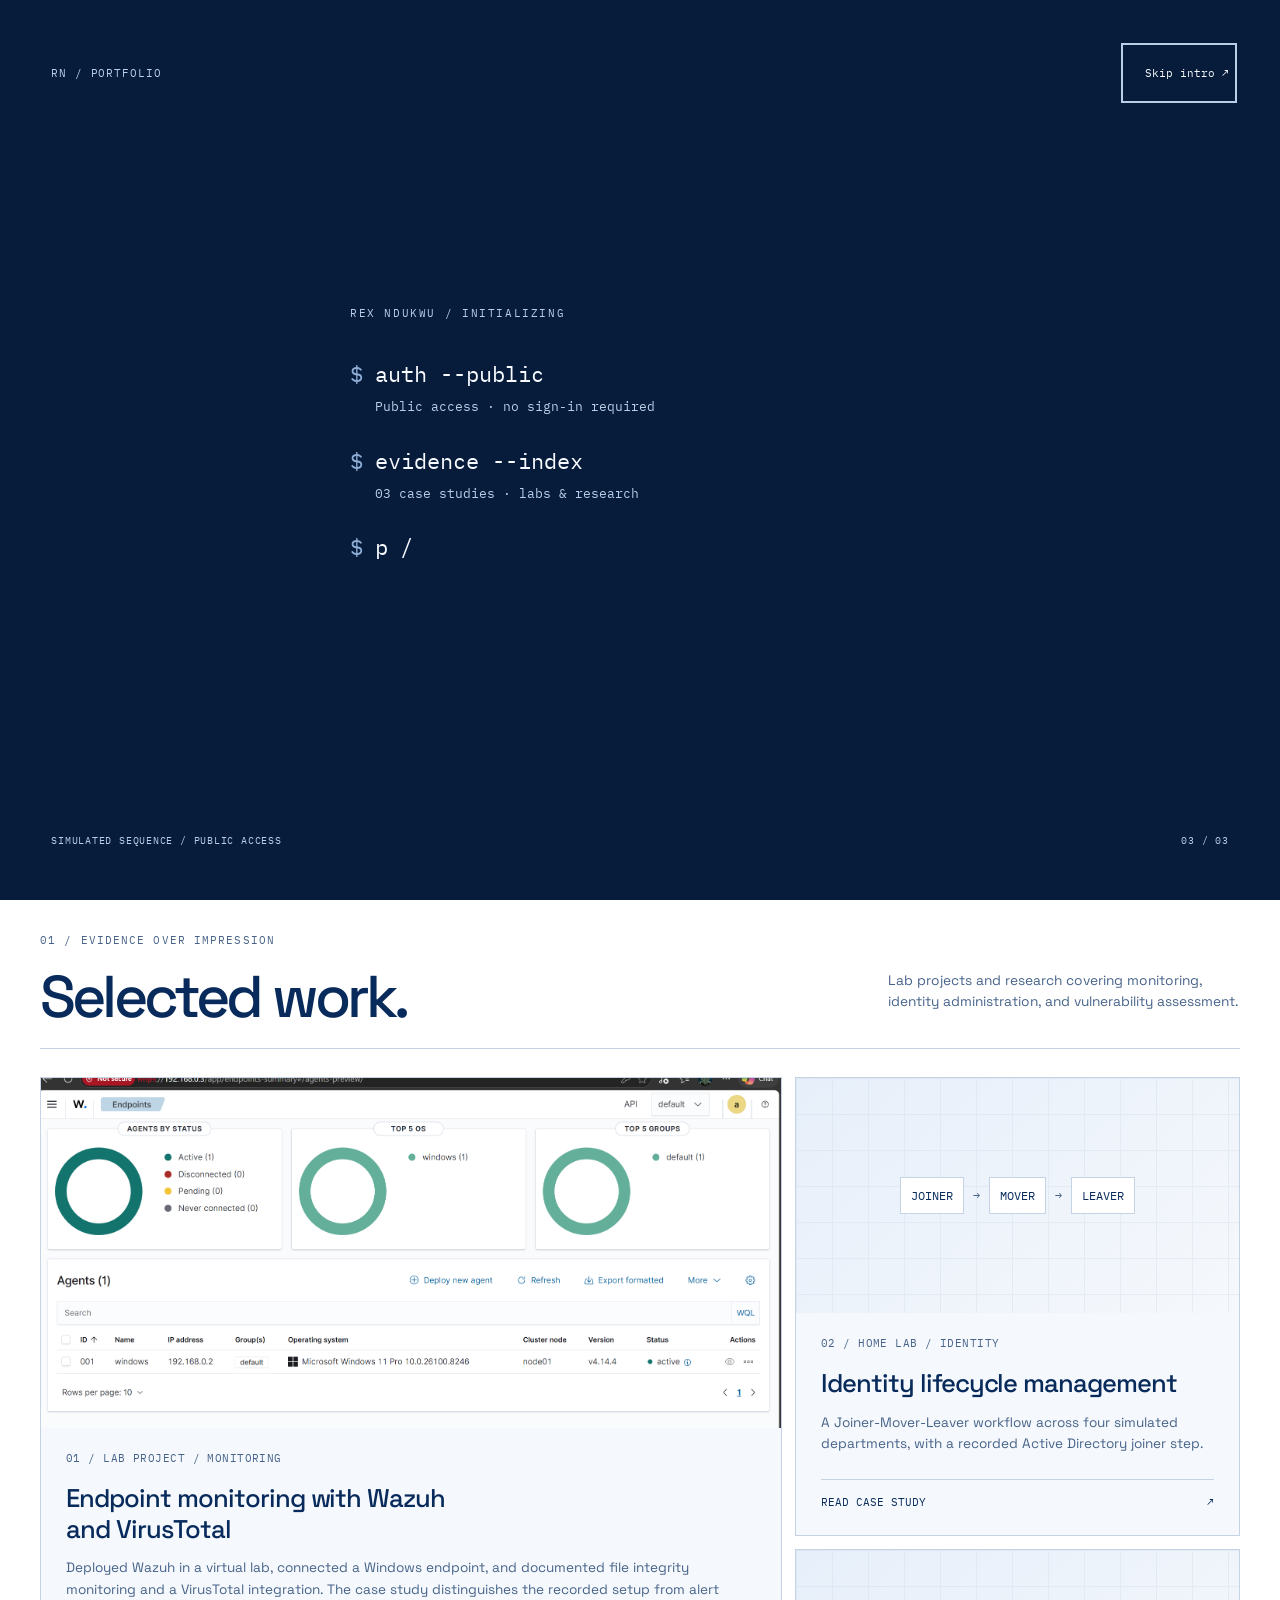
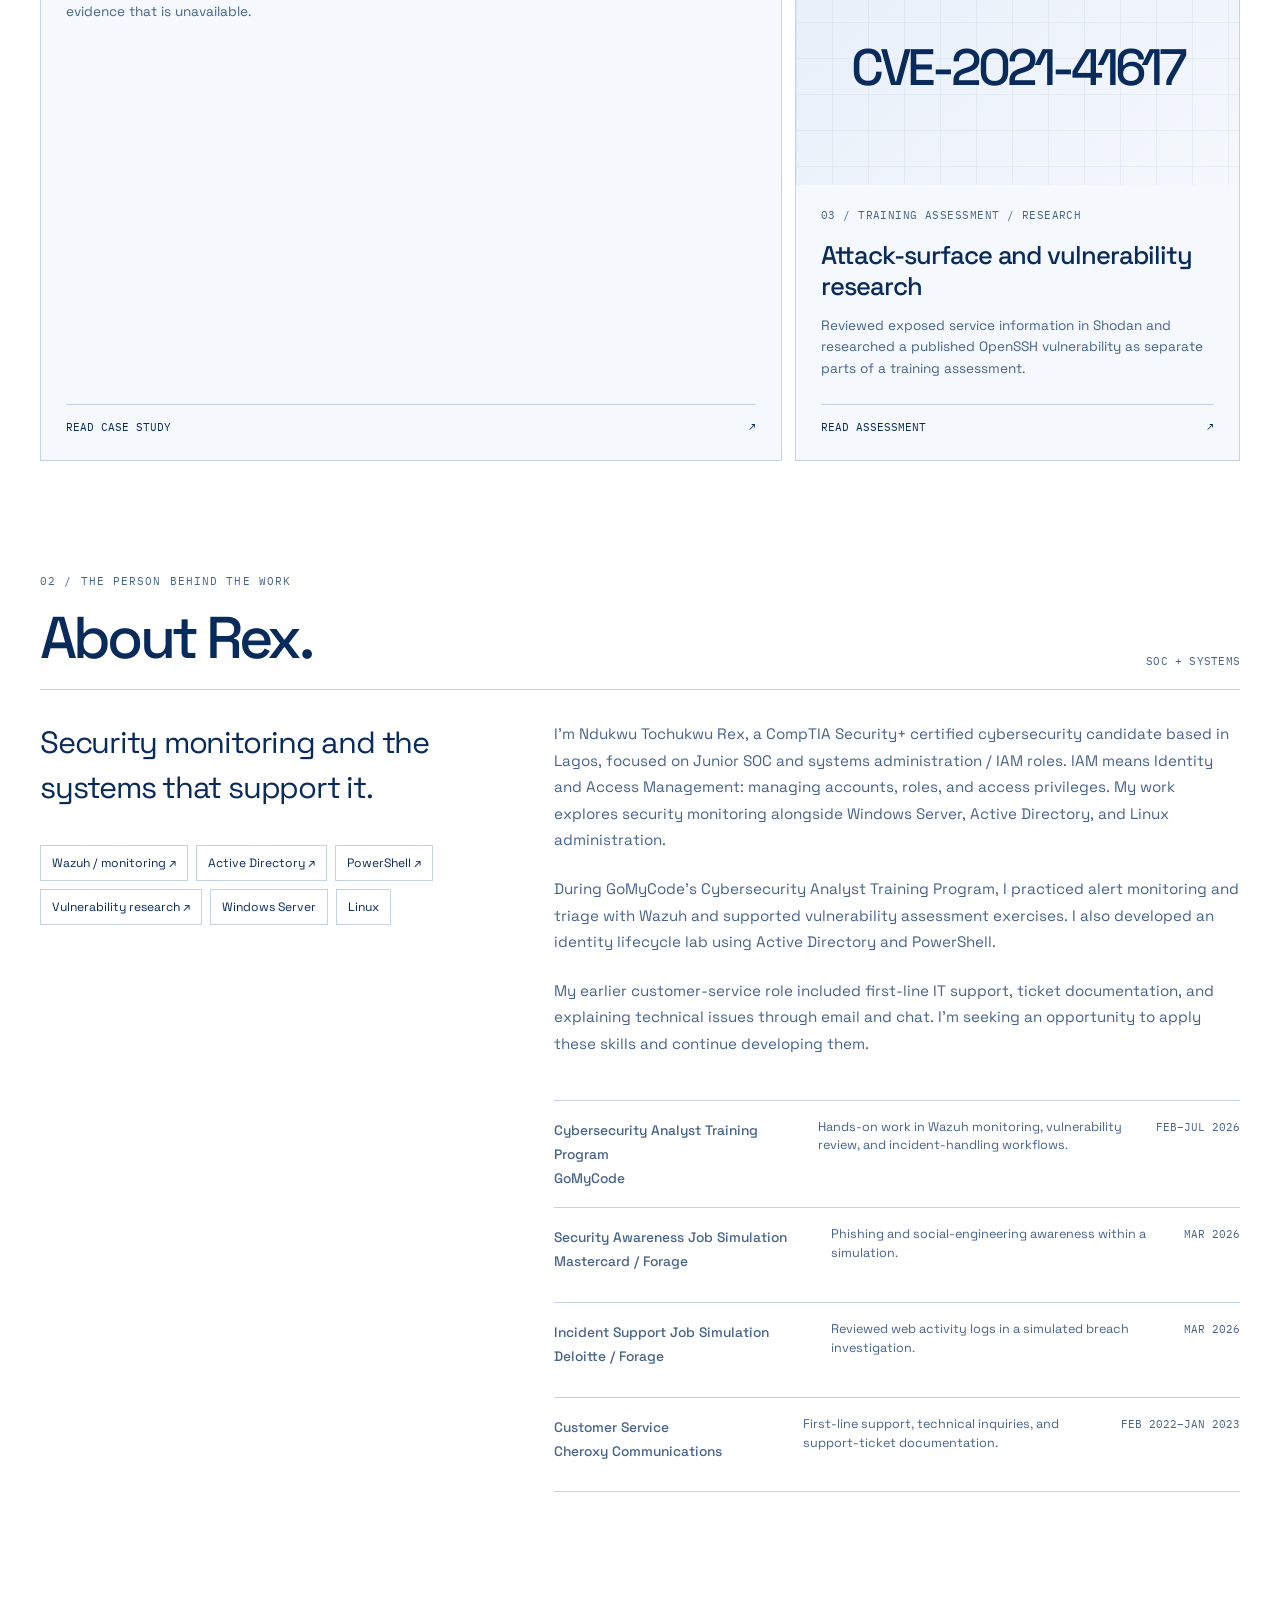
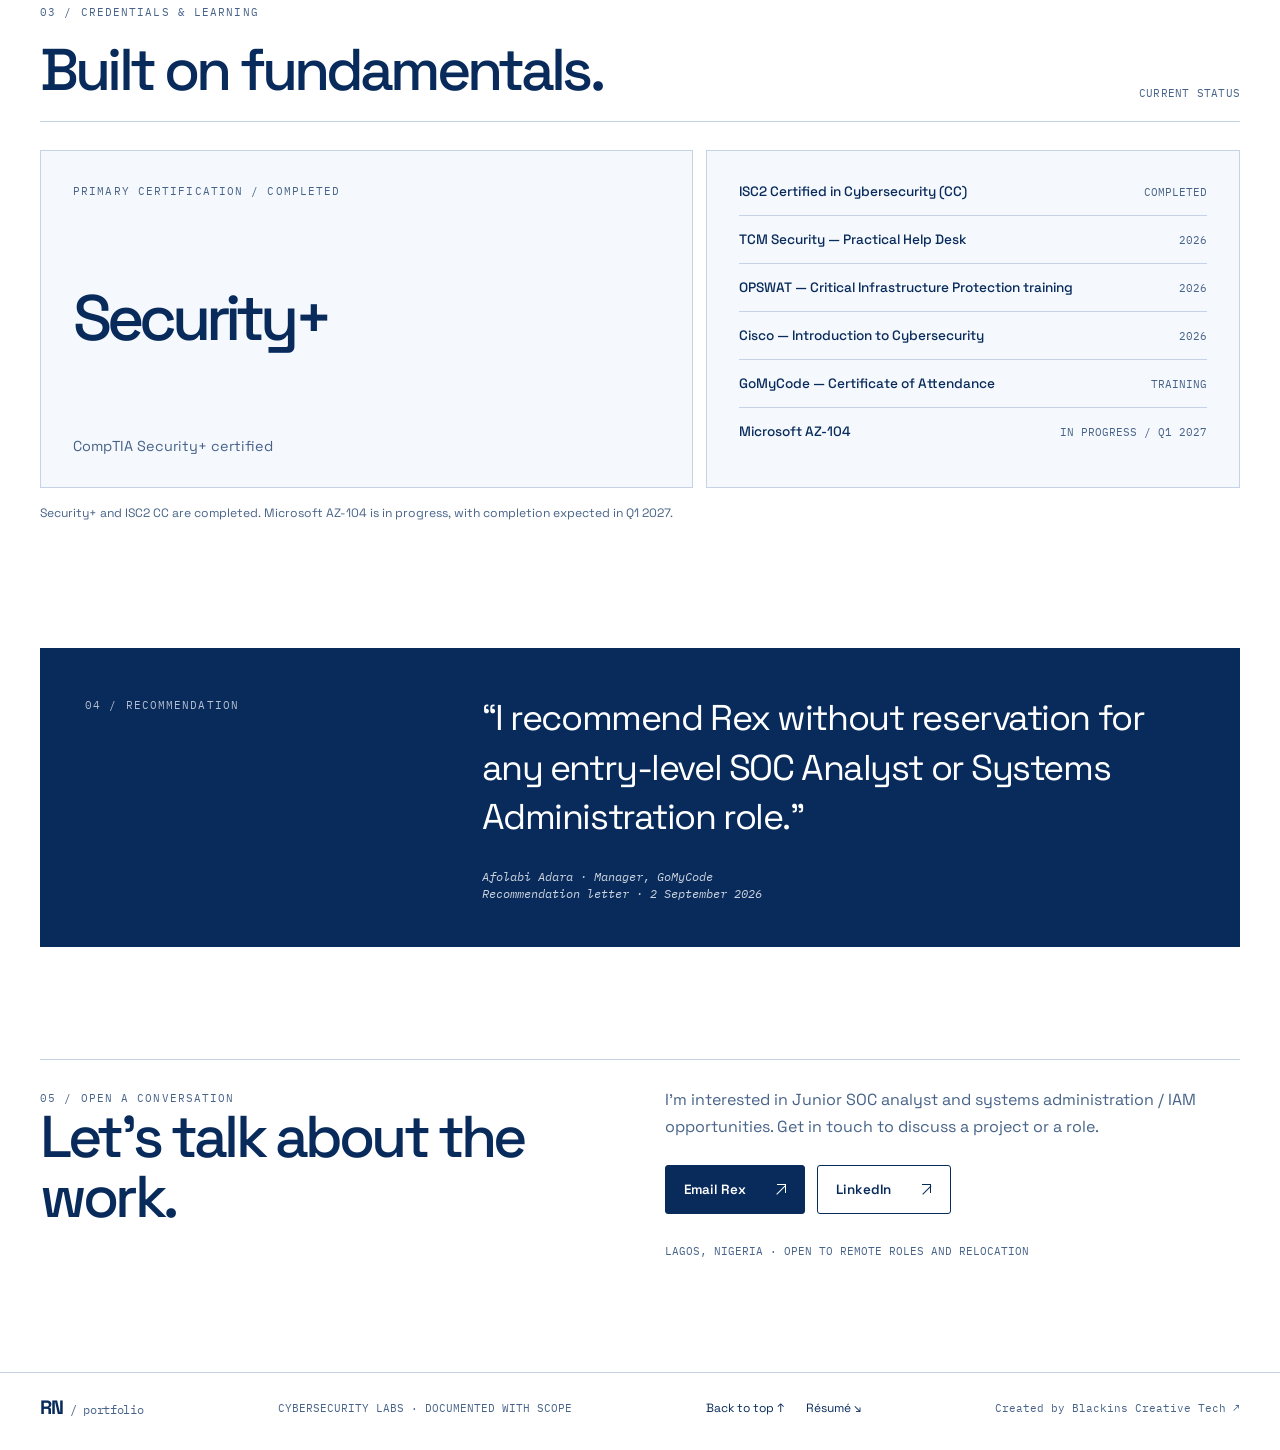
==== commit 5f27b49f: "Refine hero location and mobile arrows" ====
--- a/index.html
+++ b/index.html
@@ -41,7 +41,7 @@
           <p class="hero-intro">I build cybersecurity labs focused on endpoint monitoring and identity management. My work includes Wazuh security monitoring and an Active Directory identity lifecycle workflow using PowerShell.</p>
           <div class="credential-mark">CompTIA Security+ certified<small>ISC2 Certified in Cybersecurity (CC)</small></div>
           <div class="hero-actions"><a class="button primary" href="#work">Explore the case studies <span class="arrow" aria-hidden="true">↗</span></a><a class="button" href="/assets/Rex_Ndukwu_Resume.pdf" download>Download résumé <span aria-hidden="true">↘</span></a></div>
-          <div class="hero-location"><span><span class="status-dot" aria-hidden="true"></span> Lagos, Nigeria</span><span>Open to remote roles and relocation</span></div>
+          <div class="hero-location"><span><span class="status-dot" aria-hidden="true"></span> Open to remote roles and relocation</span></div>
         </div>
         <div class="hero-console">
           <div class="terminal-frame terminal" data-terminal hidden aria-label="Interactive portfolio terminal">
--- a/styles.css
+++ b/styles.css
@@ -6,7 +6,7 @@
 .mono,.eyebrow,.section-index,.topline,.terminal,.project-index,.case-meta dt,.case-kicker,.breadcrumb,.footer-meta,.process-number,.tiny-label{font-family:'IBM Plex Mono',Consolas,monospace}
 .skip{position:absolute;z-index:100;top:-80px;left:16px;padding:10px 16px;background:var(--button);color:var(--button-ink)}.skip:focus{top:16px}.container{width:min(100% - 64px,1200px);margin-inline:auto}.page-shell{overflow:clip}.topline{background:var(--ink);color:var(--bg);font-size:.66rem;letter-spacing:.07em}.topline-inner{min-height:31px;display:flex;align-items:center;justify-content:space-between;gap:20px}.topline-right{opacity:.8}
 .site-header{position:relative;z-index:10;border-bottom:1px solid var(--line);background:var(--bg)}.header-inner{min-height:81px;display:flex;align-items:center;gap:24px}.brand{font-size:1.21rem;font-weight:700;letter-spacing:-.075em;text-decoration:none;line-height:1}.brand span{font-family:'IBM Plex Mono',monospace;font-size:.73rem;font-weight:400;letter-spacing:-.03em;margin-left:8px;color:var(--muted)}.desktop-nav{display:flex;align-items:center;gap:27px;margin-left:auto}.desktop-nav a,.header-utilities button,.header-utilities a{font-size:.85rem;font-weight:500;text-decoration:none}.desktop-nav a{position:relative;padding:9px 0}.desktop-nav a:after{content:'';position:absolute;left:0;right:0;bottom:4px;height:1px;background:currentColor;transform:scaleX(0);transform-origin:left;transition:transform .18s}.desktop-nav a:hover:after,.desktop-nav a[aria-current=page]:after{transform:scaleX(1)}.header-utilities{display:flex;align-items:center;gap:9px;margin-left:14px}.utility-button{border:1px solid var(--line);background:transparent;color:var(--ink);padding:9px 12px;border-radius:3px;white-space:nowrap}.header-resume{padding:10px 15px;border-radius:3px;background:var(--button);color:var(--button-ink);white-space:nowrap}.menu-toggle{display:none;background:none;border:1px solid var(--line);color:var(--ink);padding:10px 12px;border-radius:3px}.mobile-menu{display:flex;flex-direction:column;gap:3px;padding:12px 24px 18px;border-top:1px solid var(--line)}.mobile-menu[hidden]{display:none}.mobile-menu a{padding:10px 0;text-decoration:none;font-weight:500}.mobile-menu .menu-controls{display:flex;gap:8px;flex-wrap:wrap;padding-top:9px}.mobile-menu .menu-controls button{padding:9px 12px;border:1px solid var(--line);background:transparent;color:var(--ink)}
-.eyebrow{font-size:.69rem;line-height:1.55;letter-spacing:.1em;text-transform:uppercase;color:var(--muted)}.section-index{font-size:.7rem;color:var(--muted);letter-spacing:.02em}.section-heading{display:flex;justify-content:space-between;gap:24px;align-items:flex-end;padding-bottom:21px;border-bottom:1px solid var(--line)}.section-heading .eyebrow{display:block;margin-bottom:18px}.section-note{color:var(--muted);font-size:.86rem;max-width:22rem;line-height:1.5}.button{display:inline-flex;align-items:center;justify-content:center;gap:28px;min-height:49px;padding:12px 18px;border:1px solid var(--ink);border-radius:3px;font-size:.84rem;font-weight:600;text-decoration:none;transition:transform .18s,box-shadow .18s,background .18s;color:var(--ink)}.button:hover{transform:translateY(-2px);box-shadow:0 5px 0 var(--panel-strong)}.button.primary{background:var(--button);color:var(--button-ink);border-color:var(--button)}.text-link{font-size:.84rem;font-weight:600;text-decoration:none;border-bottom:1px solid currentColor;padding-bottom:3px}.text-link:hover{color:var(--accent)}.arrow{display:inline-block;transition:transform .18s}.button:hover .arrow,.text-link:hover .arrow{transform:translate(3px,-3px)}
+.eyebrow{font-size:.69rem;line-height:1.55;letter-spacing:.1em;text-transform:uppercase;color:var(--muted)}.section-index{font-size:.7rem;color:var(--muted);letter-spacing:.02em}.section-heading{display:flex;justify-content:space-between;gap:24px;align-items:flex-end;padding-bottom:21px;border-bottom:1px solid var(--line)}.section-heading .eyebrow{display:block;margin-bottom:18px}.section-note{color:var(--muted);font-size:.86rem;max-width:22rem;line-height:1.5}.button{display:inline-flex;align-items:center;justify-content:center;gap:28px;min-height:49px;padding:12px 18px;border:1px solid var(--ink);border-radius:3px;font-size:.84rem;font-weight:600;text-decoration:none;transition:transform .18s,box-shadow .18s,background .18s;color:var(--ink)}.button:hover{transform:translateY(-2px);box-shadow:0 5px 0 var(--panel-strong)}.button.primary{background:var(--button);color:var(--button-ink);border-color:var(--button)}.text-link{font-size:.84rem;font-weight:600;text-decoration:none;border-bottom:1px solid currentColor;padding-bottom:3px}.text-link:hover{color:var(--accent)}.arrow{position:relative;display:inline-block;width:.78rem;height:.78rem;flex:0 0 .78rem;font-size:0;line-height:1;transition:transform .18s}.arrow::before{content:'';position:absolute;top:.04rem;right:.04rem;width:.5rem;height:.5rem;border-top:1.5px solid currentColor;border-right:1.5px solid currentColor}.arrow::after{content:'';position:absolute;top:.11rem;right:.05rem;width:.78rem;border-top:1.5px solid currentColor;transform:rotate(-45deg);transform-origin:right center}.button:hover .arrow,.text-link:hover .arrow{transform:translate(3px,-3px)}
 .hero{position:relative;display:grid;grid-template-columns:minmax(0,1fr) minmax(0,1.06fr);gap:clamp(30px,6vw,90px);align-items:center;padding-top:72px;padding-bottom:89px;min-height:655px}.hero:before{content:'';position:absolute;top:26px;right:-45px;width:345px;height:345px;background-image:linear-gradient(var(--line) 1px,transparent 1px),linear-gradient(90deg,var(--line) 1px,transparent 1px);background-size:39px 39px;opacity:.24;mask-image:linear-gradient(90deg,transparent,#000);pointer-events:none}.hero-copy,.terminal-frame{position:relative}.hero-copy>.eyebrow{margin-bottom:30px}.hero h1{font-size:clamp(4.5rem,8vw,8rem);line-height:.91;letter-spacing:-.09em;font-weight:500;margin:0 0 32px}.hero h1 span{display:block}.hero-role{font-size:clamp(1.18rem,1.8vw,1.55rem);font-weight:500;line-height:1.34;letter-spacing:-.04em;margin-bottom:15px}.hero-intro{font-size:1rem;line-height:1.65;color:var(--muted);max-width:29rem;margin-bottom:27px}.credential-mark{border-left:2px solid var(--accent);padding-left:14px;margin:0 0 29px;font-size:.9rem;font-weight:500}.credential-mark small{display:block;font-weight:400;font-size:.78rem;color:var(--muted);margin-top:4px}.hero-actions{display:flex;flex-wrap:wrap;gap:10px}.hero-location{display:flex;gap:16px;align-items:center;flex-wrap:wrap;margin-top:34px;padding-top:18px;border-top:1px solid var(--line);font-size:.7rem;color:var(--muted);font-family:'IBM Plex Mono',monospace}.status-dot{width:7px;height:7px;background:var(--accent);border-radius:50%;display:inline-block;margin-right:4px}
 .terminal-frame{background:var(--panel);border:1px solid var(--line);border-radius:5px;box-shadow:var(--shadow);min-width:0}.terminal-top{display:flex;align-items:center;gap:10px;padding:14px 17px;border-bottom:1px solid var(--line);color:var(--muted);font-size:.7rem}.window-dots{letter-spacing:4px;margin-right:auto}.terminal-body{padding:27px 24px 12px;min-height:318px}.terminal{font-size:.8rem;line-height:1.9}.terminal-line{color:var(--accent);overflow-wrap:anywhere;margin-bottom:16px}.terminal-output{position:relative;white-space:pre-wrap;overflow-wrap:anywhere;min-height:196px;margin:0;font:inherit}.terminal-spacer{visibility:hidden}.terminal-reveal{position:absolute;inset:0;white-space:pre-wrap;overflow-wrap:anywhere}.terminal-reveal:after{content:'▌';color:var(--accent)}.terminal-links{display:flex;flex-wrap:wrap;gap:8px;padding:0 24px 15px}.terminal-links:empty{display:none}.terminal-links a{font-family:'IBM Plex Mono',monospace;font-size:.7rem;padding:7px 9px;background:var(--panel-strong);text-decoration:none;border:1px solid var(--line)}.terminal-form{border-top:1px solid var(--line);display:flex;align-items:center;gap:9px;padding:13px 17px}.terminal-form label{font-family:'IBM Plex Mono',monospace;font-size:.9rem;white-space:nowrap;flex:none}.terminal-form label:after{content:'';display:inline-block;width:6px;height:13px;background:var(--accent);margin-left:7px;vertical-align:-2px;animation:cursor-flash 1s step-end 5}.terminal-form input{flex:1;min-width:0;background:transparent;color:var(--ink);border:0;padding:6px 0;font-family:'IBM Plex Mono',monospace;font-size:.82rem}.terminal-form input::placeholder{color:var(--muted)}.terminal-form button{background:var(--panel-strong);color:var(--ink);border:1px solid var(--line);padding:6px 10px;border-radius:2px;font-size:.72rem}.terminal-shortcuts{display:flex;gap:8px;flex-wrap:wrap;padding:0 17px 15px}.terminal-shortcuts button{border:0;border-bottom:1px solid var(--line);background:transparent;color:var(--muted);padding:5px 3px;font-family:'IBM Plex Mono',monospace;font-size:.7rem}.terminal-shortcuts button:hover,.terminal-shortcuts button[aria-pressed=true]{color:var(--ink);background:var(--panel-strong)}.terminal-hint{padding:13px 17px;border-top:1px solid var(--line);color:var(--muted);font-size:.65rem;letter-spacing:.04em}.no-js-note{padding:0 17px 17px;font-size:.8rem;color:var(--muted)}.sr-only{position:absolute;width:1px;height:1px;padding:0;margin:-1px;overflow:hidden;clip-path:inset(50%);white-space:nowrap}
 .work-section{padding-bottom:112px}.work-grid{display:grid;grid-template-columns:1.25fr .75fr;gap:13px;margin-top:28px}.project-card{min-width:0;display:flex;flex-direction:column;background:var(--panel);border:1px solid var(--line);text-decoration:none;overflow:hidden;transition:transform .25s,box-shadow .25s}.project-card:hover{transform:translateY(-4px);box-shadow:var(--shadow)}.project-card.featured{grid-row:span 2}.project-visual{position:relative;height:235px;background:var(--panel-strong);overflow:hidden}.project-card.featured .project-visual{height:350px}.project-visual img{width:100%;height:100%;object-fit:cover;object-position:center;filter:saturate(.8);transition:transform .4s}.project-card:hover .project-visual img{transform:scale(1.035)}.project-visual.no-image{display:grid;place-items:center;background:linear-gradient(140deg,var(--panel-strong),var(--panel))}.project-visual.no-image:before{content:'';position:absolute;inset:0;background-image:linear-gradient(var(--line) 1px,transparent 1px),linear-gradient(90deg,var(--line) 1px,transparent 1px);background-size:36px 36px;opacity:.28}.workflow-mini{position:relative;display:flex;align-items:center;gap:9px;color:var(--ink);font-family:'IBM Plex Mono',monospace;font-size:.75rem}.workflow-mini span{padding:10px;border:1px solid var(--line);background:var(--bg)}.workflow-mini i{font-style:normal;color:var(--muted)}.research-glyph{position:relative;font-size:clamp(2rem,4vw,3.8rem);letter-spacing:-.08em;font-weight:500;color:var(--ink)}.project-info{display:flex;flex:1;flex-direction:column;padding:23px 25px 26px}.project-index{font-size:.69rem;color:var(--muted);margin-bottom:18px;letter-spacing:.04em}.project-info h3{max-width:24rem}.project-info p{font-size:.85rem;line-height:1.6;color:var(--muted);margin:13px 0 24px}.project-footer{display:flex;justify-content:space-between;align-items:center;gap:12px;border-top:1px solid var(--line);padding-top:15px;margin-top:auto;font-family:'IBM Plex Mono',monospace;font-size:.69rem}
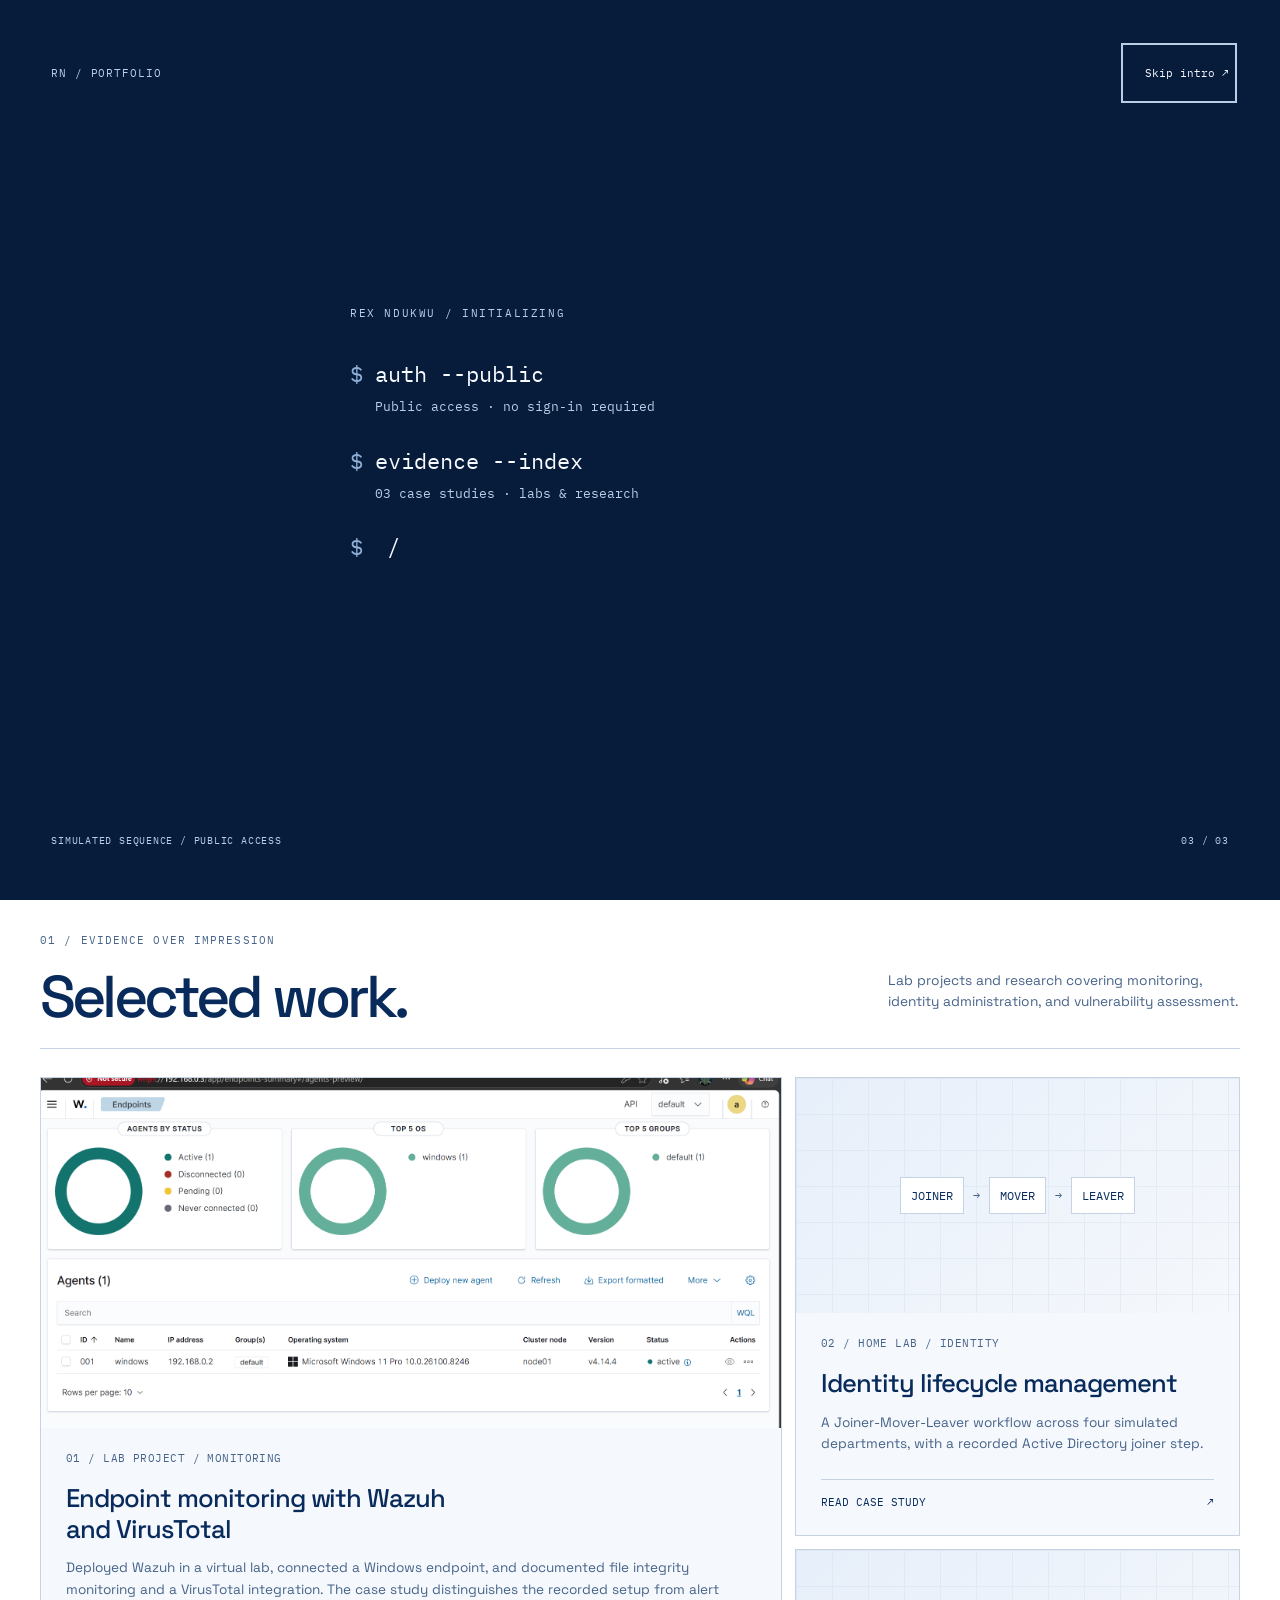
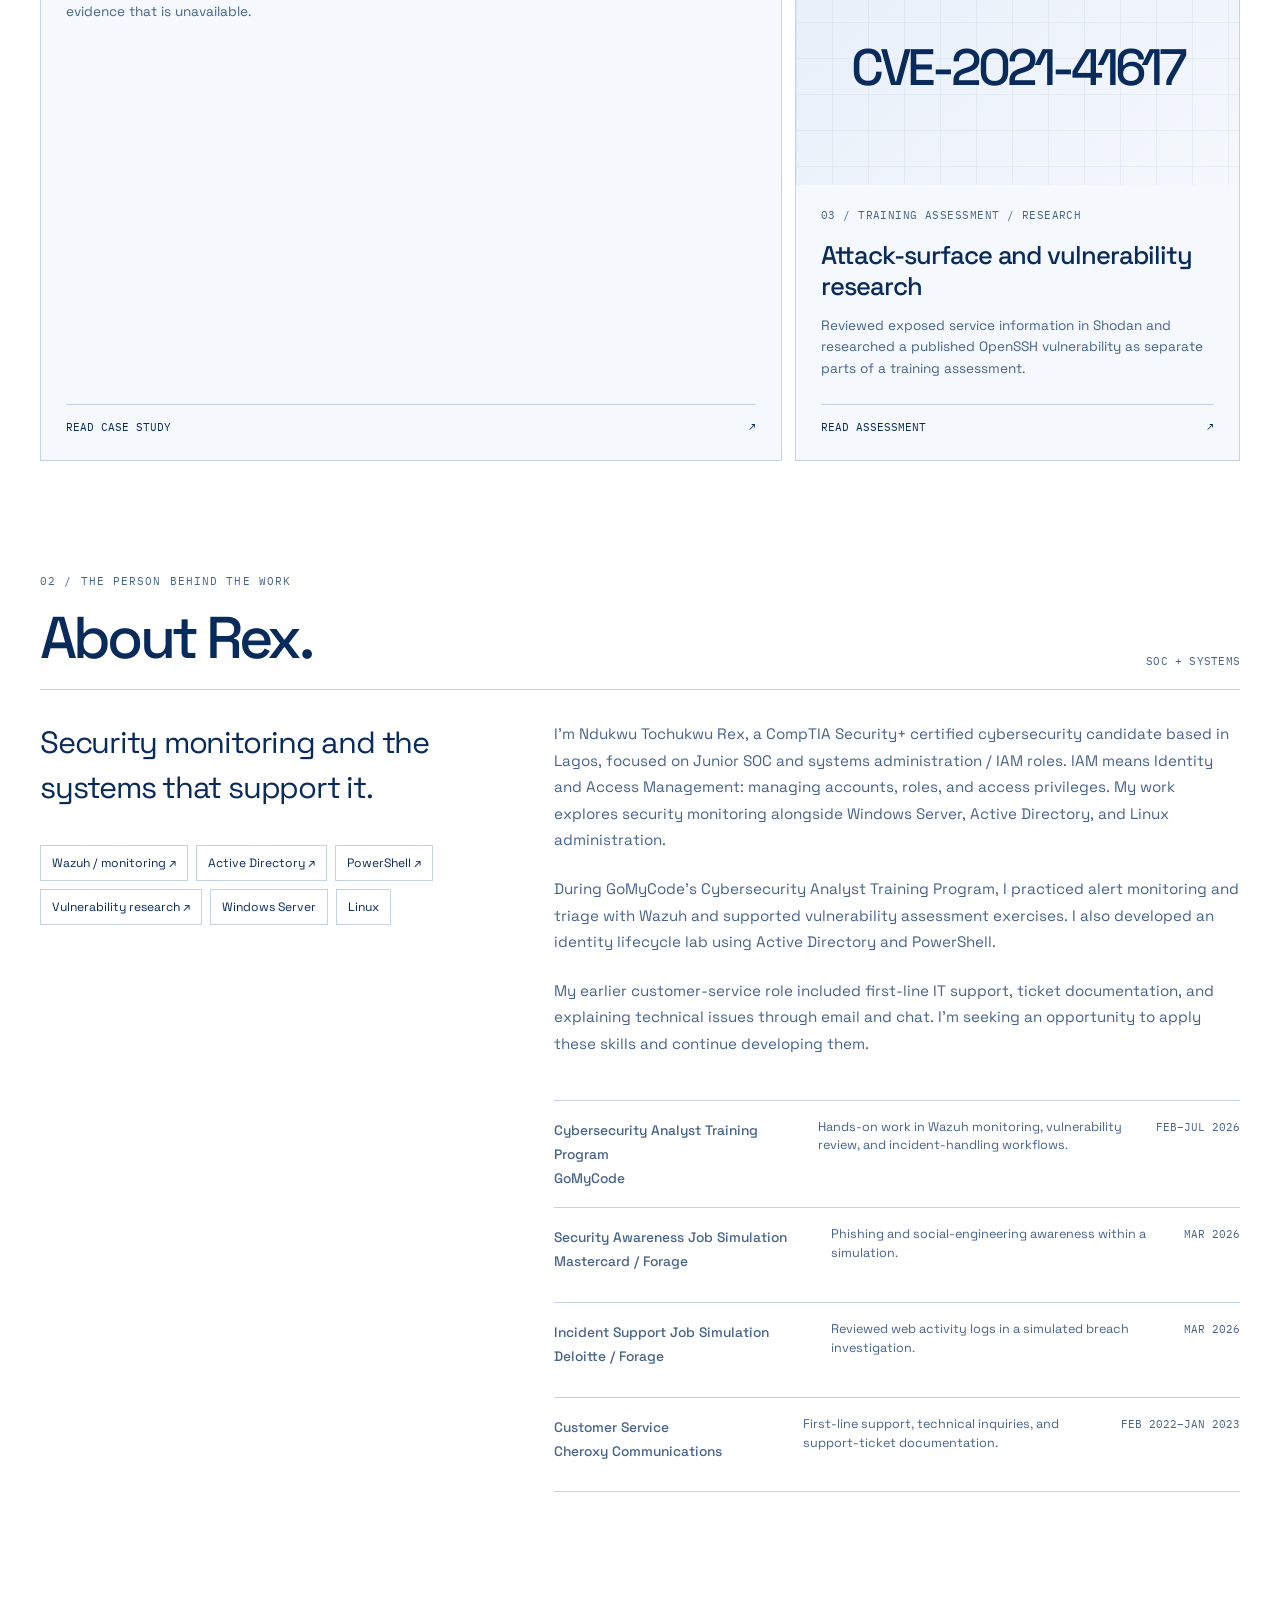
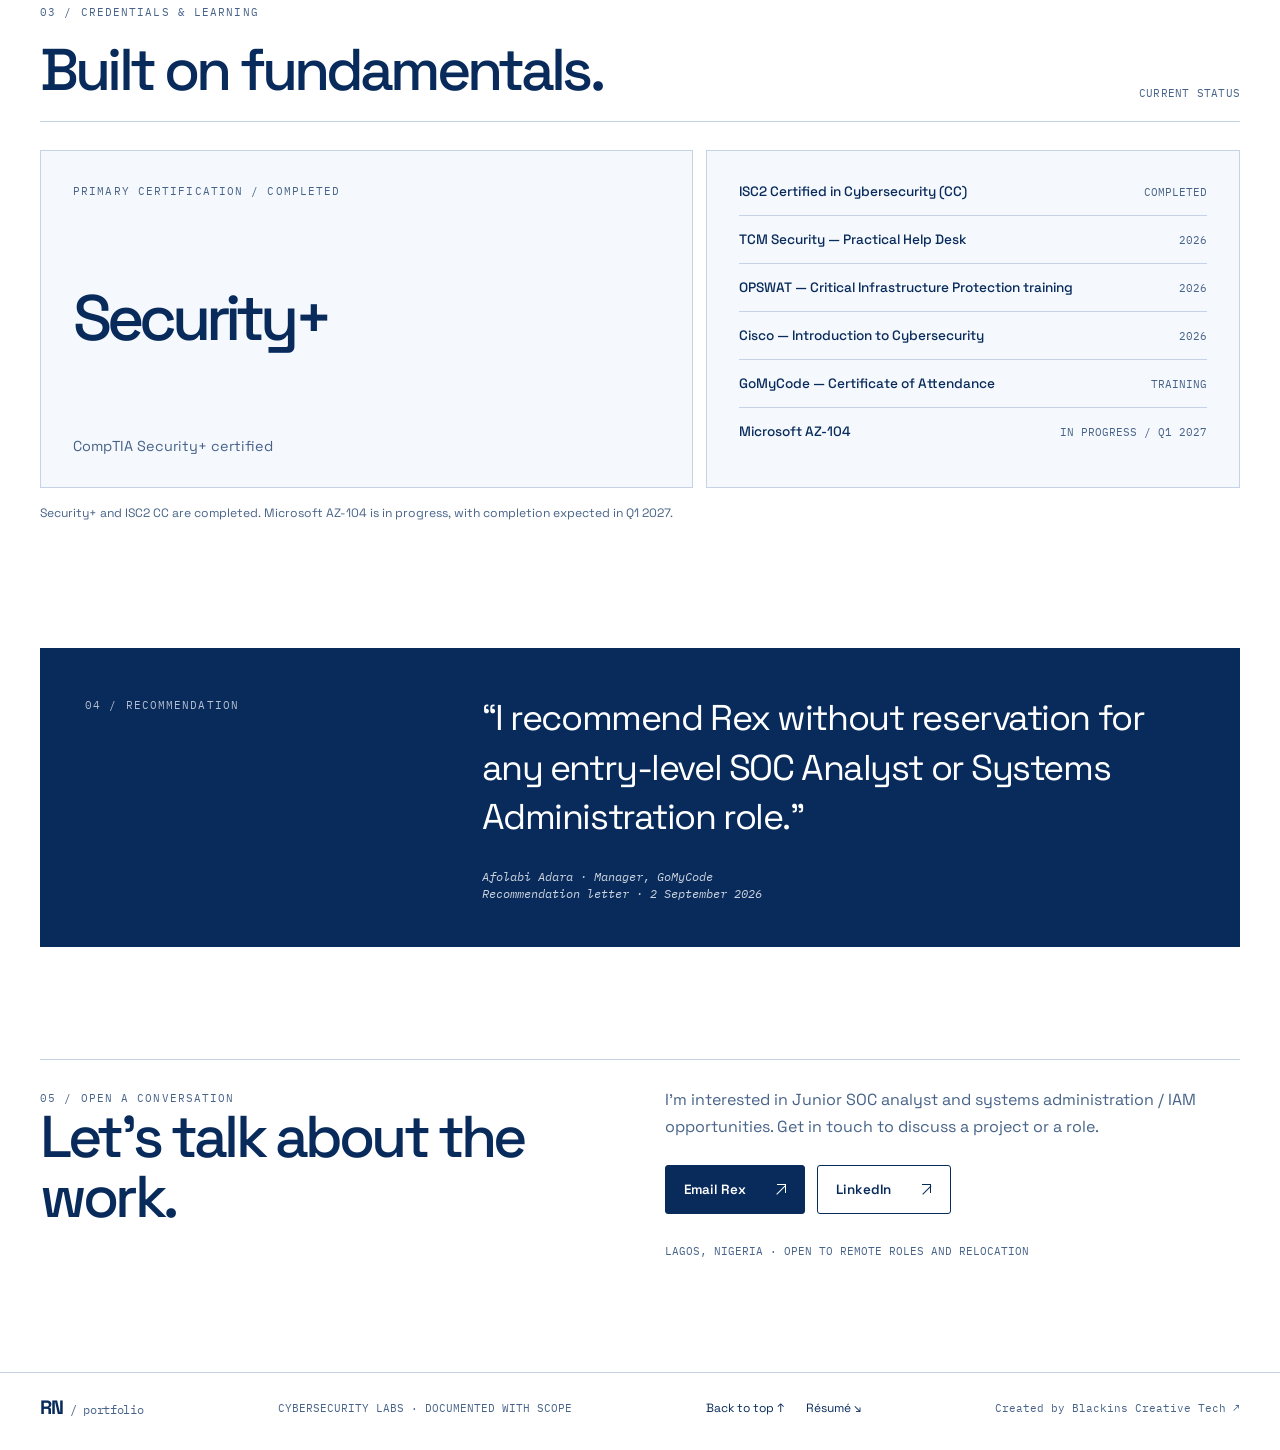
==== commit 579d3c4a: "Update Rex LinkedIn profile URL" ====
--- a/index.html
+++ b/index.html
@@ -84,7 +84,7 @@
 
       <section id="recommendation" class="container recommendation-section" aria-labelledby="recommendation-heading"><div class="recommendation-panel"><div><span class="eyebrow" id="recommendation-heading">04 / RECOMMENDATION</span></div><blockquote>“I recommend Rex without reservation for any entry-level SOC Analyst or Systems Administration role.”<cite class="quote-credit">Afolabi Adara · Manager, GoMyCode<br>Recommendation letter · 2 September 2026</cite></blockquote></div></section>
 
-      <section id="contact" class="container contact-section" aria-labelledby="contact-heading"><div class="contact-panel"><div><span class="eyebrow">05 / OPEN A CONVERSATION</span><h2 id="contact-heading">Let’s talk about the work<span aria-hidden="true">.</span></h2></div><div class="contact-info"><p>I'm interested in Junior SOC analyst and systems administration / IAM opportunities. Get in touch to discuss a project or a role.</p><div class="contact-links"><a class="button primary" href="/contact/index.html">Email Rex <span class="arrow" aria-hidden="true">↗</span></a><a class="button" href="https://www.linkedin.com/in/ndukwu-rex-476662276">LinkedIn <span class="arrow" aria-hidden="true">↗</span></a></div><span class="mono">LAGOS, NIGERIA · OPEN TO REMOTE ROLES AND RELOCATION</span></div></div></section>
+      <section id="contact" class="container contact-section" aria-labelledby="contact-heading"><div class="contact-panel"><div><span class="eyebrow">05 / OPEN A CONVERSATION</span><h2 id="contact-heading">Let’s talk about the work<span aria-hidden="true">.</span></h2></div><div class="contact-info"><p>I'm interested in Junior SOC analyst and systems administration / IAM opportunities. Get in touch to discuss a project or a role.</p><div class="contact-links"><a class="button primary" href="/contact/index.html">Email Rex <span class="arrow" aria-hidden="true">↗</span></a><a class="button" href="https://www.linkedin.com/in/rex-ndukwu-476662276/?isSelfProfile=false">LinkedIn <span class="arrow" aria-hidden="true">↗</span></a></div><span class="mono">LAGOS, NIGERIA · OPEN TO REMOTE ROLES AND RELOCATION</span></div></div></section>
     </main>
     <footer class="site-footer"><div class="container footer-inner"><a class="brand" href="/">RN<span>/ portfolio</span></a><span class="footer-meta">CYBERSECURITY LABS · DOCUMENTED WITH SCOPE</span><div class="footer-links"><a href="#main">Back to top ↑</a><a href="/assets/Rex_Ndukwu_Resume.pdf" download>Résumé ↘</a></div><a class="footer-credit" href="https://theblackins.vercel.app/work">Created by Blackins Creative Tech <span aria-hidden="true">↗</span></a></div></footer>
   </div>
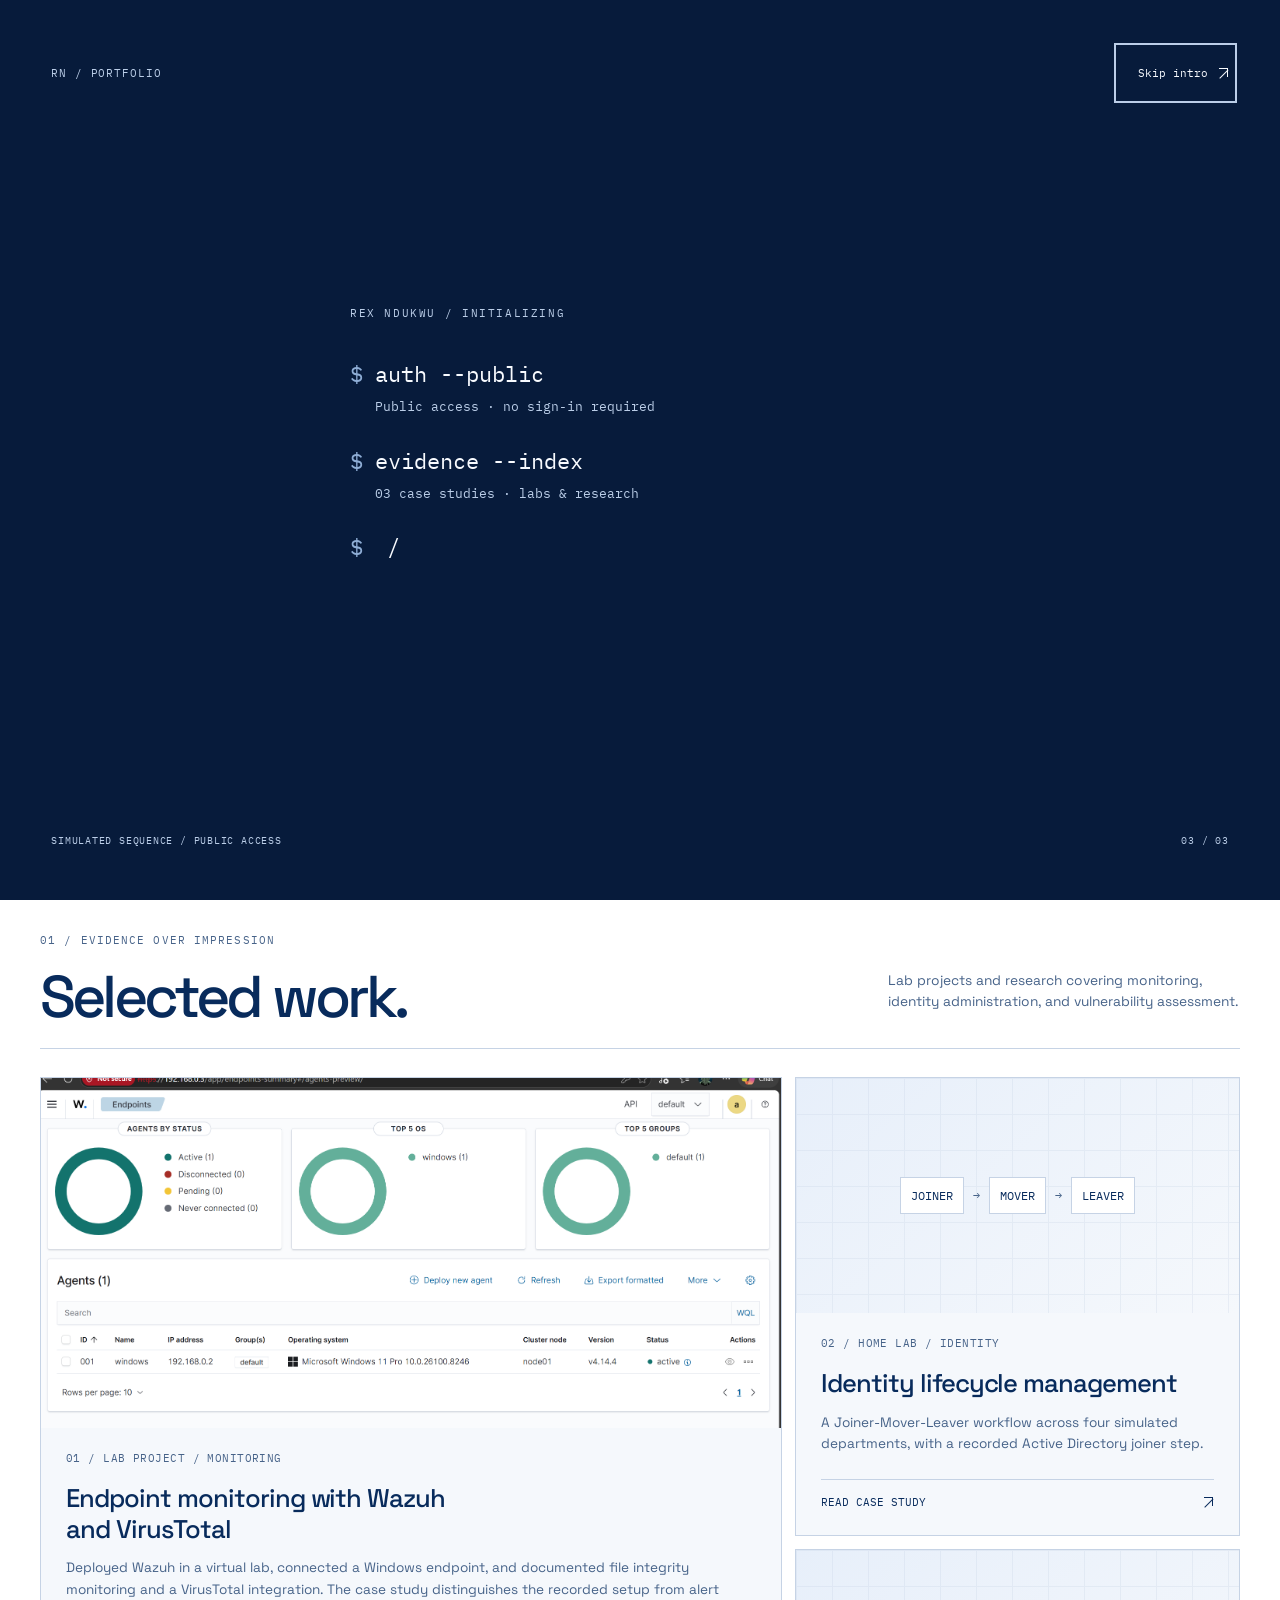
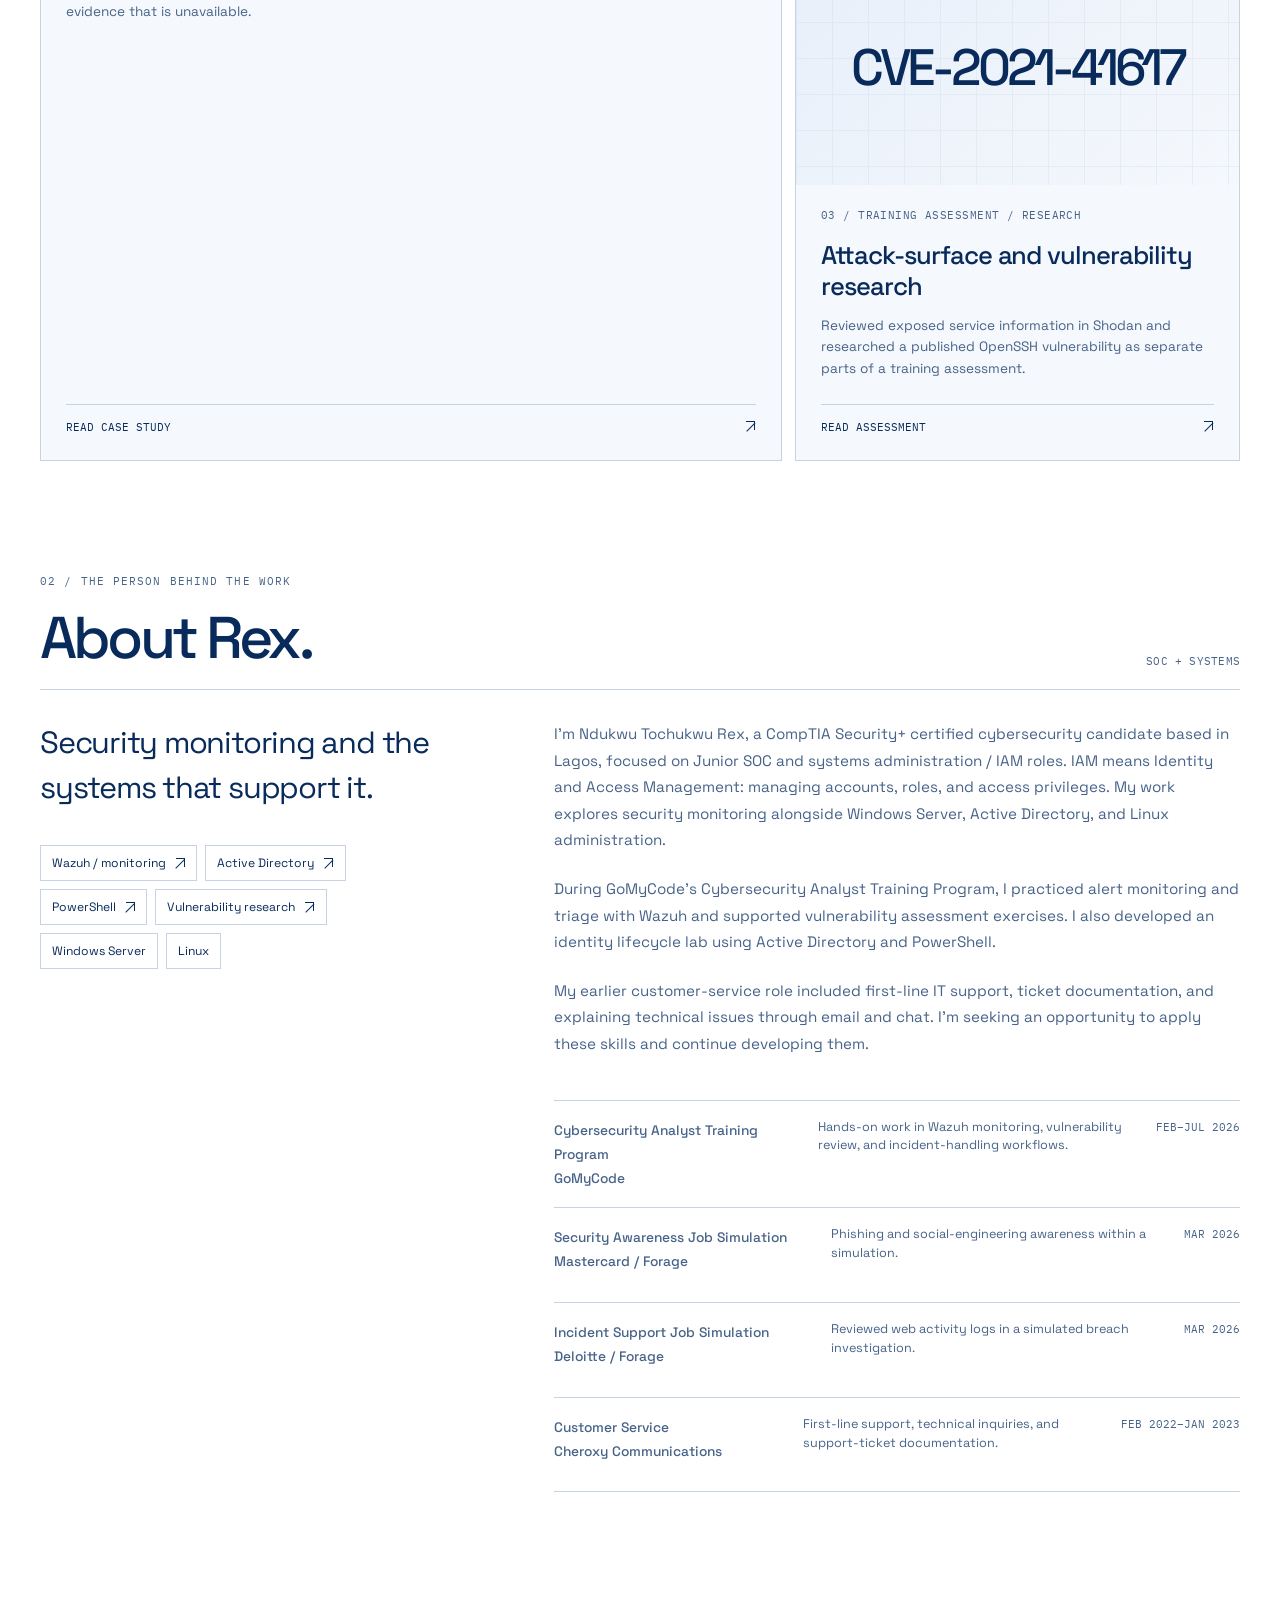
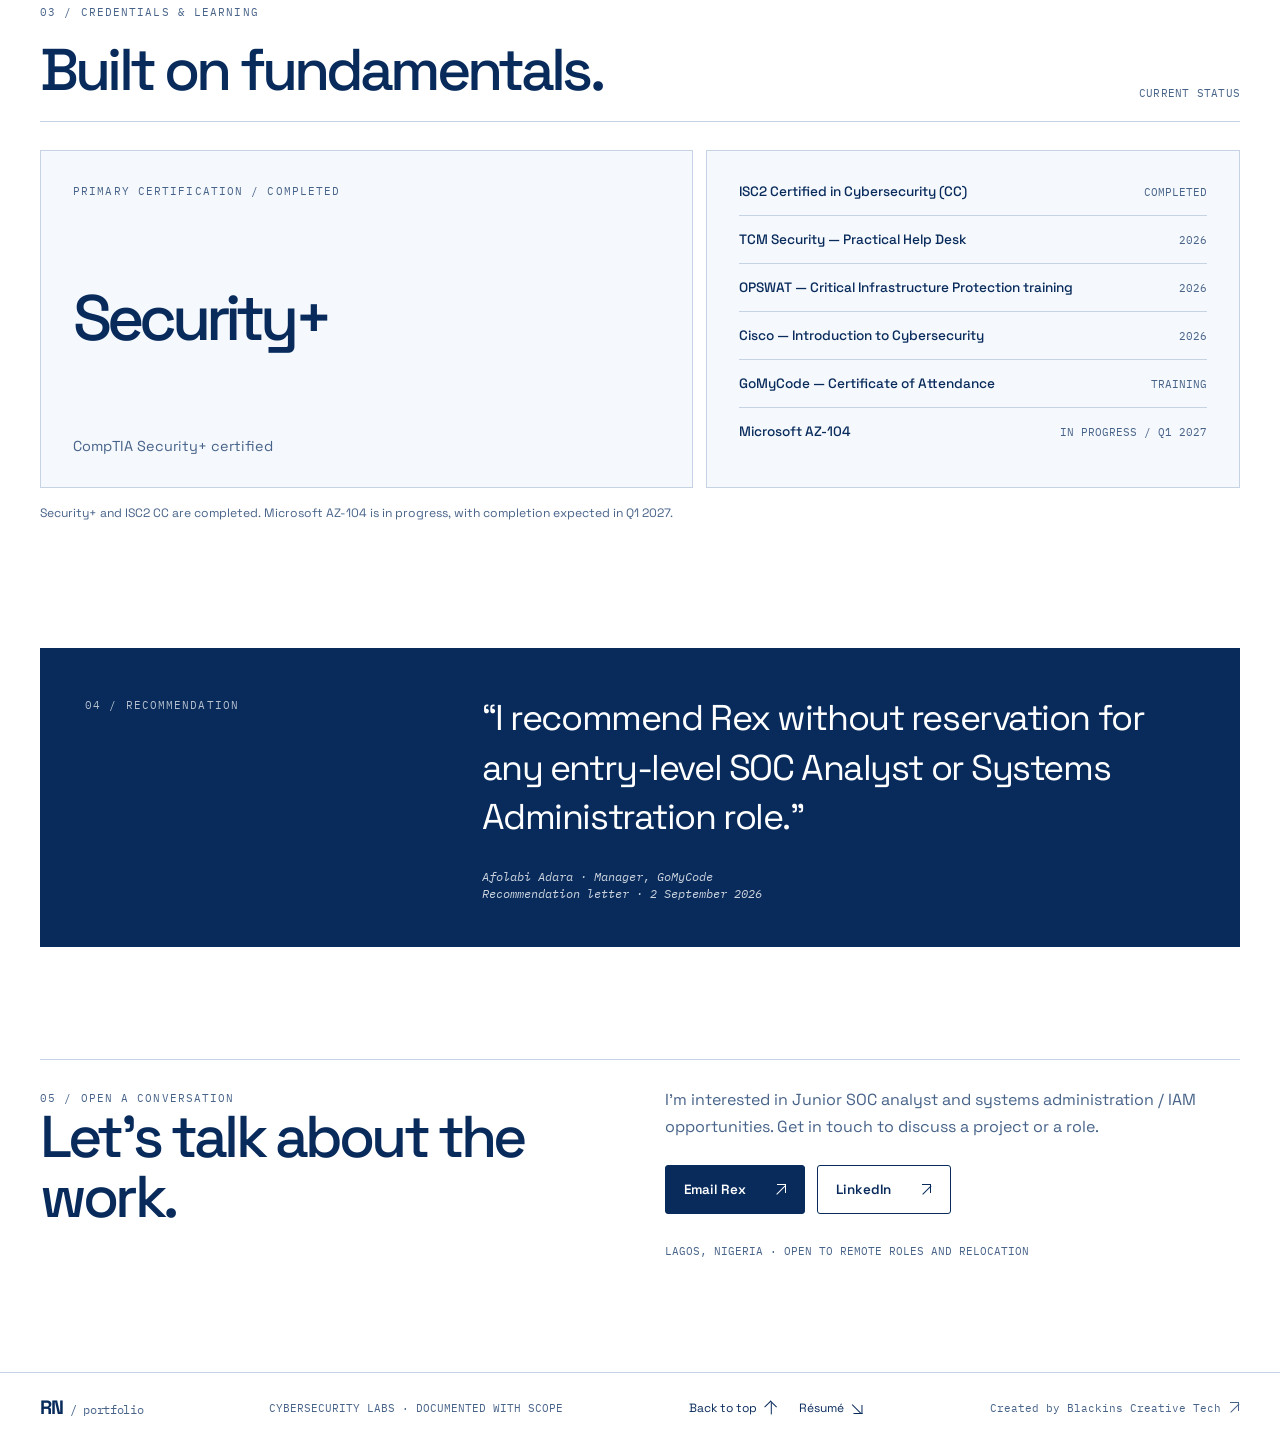
==== commit c467b335: "Standardize arrow icons across portfolio" ====
--- a/index.html
+++ b/index.html
@@ -11,7 +11,7 @@
 </head>
 <body>
   <dialog class="portfolio-intro" data-intro-scene aria-labelledby="intro-title" aria-describedby="intro-description">
-    <div class="intro-top"><span>RN / PORTFOLIO</span><button type="button" data-skip-intro autofocus>Skip intro ↗</button></div>
+    <div class="intro-top"><span>RN / PORTFOLIO</span><button type="button" data-skip-intro autofocus>Skip intro <span class="arrow" aria-hidden="true"></span></button></div>
     <div class="intro-center">
       <p class="intro-eyebrow" id="intro-title">REX NDUKWU / INITIALIZING</p>
       <div class="intro-commands" data-intro-commands aria-hidden="true"></div>
@@ -26,7 +26,7 @@
       <div class="container header-inner">
         <a class="brand" href="/" aria-label="Rex Ndukwu, homepage">RN<span>/ portfolio</span></a>
         <nav class="desktop-nav" aria-label="Main navigation"><a href="#work">Work</a><a href="#about">About</a><a href="#training">Credentials</a><a href="/contact/index.html">Contact</a></nav>
-        <div class="header-utilities"><button class="utility-button" type="button" data-theme-toggle>Dark mode</button><button class="utility-button" type="button" data-motion-toggle>Reduce motion</button><a class="header-resume" href="/assets/Rex_Ndukwu_Resume.pdf" download>Résumé ↘</a></div>
+        <div class="header-utilities"><button class="utility-button" type="button" data-theme-toggle>Dark mode</button><button class="utility-button" type="button" data-motion-toggle>Reduce motion</button><a class="header-resume" href="/assets/Rex_Ndukwu_Resume.pdf" download>Résumé <span class="arrow arrow--down" aria-hidden="true"></span></a></div>
         <button class="menu-toggle" type="button" data-menu-toggle aria-expanded="false" aria-controls="mobile-menu">Menu</button>
       </div>
       <nav id="mobile-menu" class="mobile-menu" data-menu aria-label="Mobile navigation" hidden><a href="#work">Work</a><a href="#about">About</a><a href="#training">Credentials</a><a href="/contact/index.html">Contact</a><a href="/assets/Rex_Ndukwu_Resume.pdf" download>Download résumé (PDF)</a><div class="menu-controls"><button type="button" data-theme-toggle>Dark mode</button><button type="button" data-motion-toggle>Reduce motion</button></div></nav>
@@ -40,7 +40,7 @@
           <p class="hero-role">Junior SOC Analyst.<br>Systems administration / IAM.</p>
           <p class="hero-intro">I build cybersecurity labs focused on endpoint monitoring and identity management. My work includes Wazuh security monitoring and an Active Directory identity lifecycle workflow using PowerShell.</p>
           <div class="credential-mark">CompTIA Security+ certified<small>ISC2 Certified in Cybersecurity (CC)</small></div>
-          <div class="hero-actions"><a class="button primary" href="#work">Explore the case studies <span class="arrow" aria-hidden="true">↗</span></a><a class="button" href="/assets/Rex_Ndukwu_Resume.pdf" download>Download résumé <span aria-hidden="true">↘</span></a></div>
+          <div class="hero-actions"><a class="button primary" href="#work">Explore the case studies <span class="arrow" aria-hidden="true"></span></a><a class="button" href="/assets/Rex_Ndukwu_Resume.pdf" download>Download résumé <span class="arrow arrow--down" aria-hidden="true"></span></a></div>
           <div class="hero-location"><span><span class="status-dot" aria-hidden="true"></span> Open to remote roles and relocation</span></div>
         </div>
         <div class="hero-console">
@@ -65,15 +65,15 @@
       <section id="work" class="container work-section" aria-labelledby="work-heading">
         <div class="section-heading"><div><span class="eyebrow">01 / EVIDENCE OVER IMPRESSION</span><h2 id="work-heading">Selected work<span aria-hidden="true">.</span></h2></div><p class="section-note">Lab projects and research covering monitoring, identity administration, and vulnerability assessment.</p></div>
         <div class="work-grid">
-          <a class="project-card featured reveal" href="/work/wazuh-endpoint-monitoring/index.html"><div class="project-visual"><img src="/assets/images/wazuh-active-agent.png" alt="Wazuh dashboard displaying one active Windows agent" width="1905" height="940" loading="lazy"></div><div class="project-info"><div class="project-index">01 / LAB PROJECT / MONITORING</div><h3>Endpoint monitoring with Wazuh and VirusTotal</h3><p>Deployed Wazuh in a virtual lab, connected a Windows endpoint, and documented file integrity monitoring and a VirusTotal integration. The case study distinguishes the recorded setup from alert evidence that is unavailable.</p><div class="project-footer"><span>READ CASE STUDY</span><span aria-hidden="true">↗</span></div></div></a>
-          <a class="project-card reveal" href="/work/identity-lifecycle-management/index.html"><div class="project-visual no-image" aria-hidden="true"><div class="workflow-mini"><span>JOINER</span><i>→</i><span>MOVER</span><i>→</i><span>LEAVER</span></div></div><div class="project-info"><div class="project-index">02 / HOME LAB / IDENTITY</div><h3>Identity lifecycle management</h3><p>A Joiner-Mover-Leaver workflow across four simulated departments, with a recorded Active Directory joiner step.</p><div class="project-footer"><span>READ CASE STUDY</span><span aria-hidden="true">↗</span></div></div></a>
-          <a class="project-card reveal" href="/work/attack-surface-vulnerability-research/index.html"><div class="project-visual no-image" aria-hidden="true"><div class="research-glyph">CVE-2021-41617</div></div><div class="project-info"><div class="project-index">03 / TRAINING ASSESSMENT / RESEARCH</div><h3>Attack-surface and vulnerability research</h3><p>Reviewed exposed service information in Shodan and researched a published OpenSSH vulnerability as separate parts of a training assessment.</p><div class="project-footer"><span>READ ASSESSMENT</span><span aria-hidden="true">↗</span></div></div></a>
+          <a class="project-card featured reveal" href="/work/wazuh-endpoint-monitoring/index.html"><div class="project-visual"><img src="/assets/images/wazuh-active-agent.png" alt="Wazuh dashboard displaying one active Windows agent" width="1905" height="940" loading="lazy"></div><div class="project-info"><div class="project-index">01 / LAB PROJECT / MONITORING</div><h3>Endpoint monitoring with Wazuh and VirusTotal</h3><p>Deployed Wazuh in a virtual lab, connected a Windows endpoint, and documented file integrity monitoring and a VirusTotal integration. The case study distinguishes the recorded setup from alert evidence that is unavailable.</p><div class="project-footer"><span>READ CASE STUDY</span><span class="arrow" aria-hidden="true"></span></div></div></a>
+          <a class="project-card reveal" href="/work/identity-lifecycle-management/index.html"><div class="project-visual no-image" aria-hidden="true"><div class="workflow-mini"><span>JOINER</span><i>→</i><span>MOVER</span><i>→</i><span>LEAVER</span></div></div><div class="project-info"><div class="project-index">02 / HOME LAB / IDENTITY</div><h3>Identity lifecycle management</h3><p>A Joiner-Mover-Leaver workflow across four simulated departments, with a recorded Active Directory joiner step.</p><div class="project-footer"><span>READ CASE STUDY</span><span class="arrow" aria-hidden="true"></span></div></div></a>
+          <a class="project-card reveal" href="/work/attack-surface-vulnerability-research/index.html"><div class="project-visual no-image" aria-hidden="true"><div class="research-glyph">CVE-2021-41617</div></div><div class="project-info"><div class="project-index">03 / TRAINING ASSESSMENT / RESEARCH</div><h3>Attack-surface and vulnerability research</h3><p>Reviewed exposed service information in Shodan and researched a published OpenSSH vulnerability as separate parts of a training assessment.</p><div class="project-footer"><span>READ ASSESSMENT</span><span class="arrow" aria-hidden="true"></span></div></div></a>
         </div>
       </section>
 
       <section id="about" class="container about-section" aria-labelledby="about-heading">
         <div class="section-heading"><div><span class="eyebrow">02 / THE PERSON BEHIND THE WORK</span><h2 id="about-heading">About Rex<span aria-hidden="true">.</span></h2></div><span class="section-index">SOC + SYSTEMS</span></div>
-        <div class="about-grid"><div><p class="large-copy">Security monitoring and the systems that support it.</p><div class="skills-row" aria-label="Work areas"><a class="skill-tag" href="/work/wazuh-endpoint-monitoring/index.html">Wazuh / monitoring ↗</a><a class="skill-tag" href="/work/identity-lifecycle-management/index.html">Active Directory ↗</a><a class="skill-tag" href="/work/identity-lifecycle-management/index.html">PowerShell ↗</a><a class="skill-tag" href="/work/attack-surface-vulnerability-research/index.html">Vulnerability research ↗</a><span class="skill-tag">Windows Server</span><span class="skill-tag">Linux</span></div></div>
+        <div class="about-grid"><div><p class="large-copy">Security monitoring and the systems that support it.</p><div class="skills-row" aria-label="Work areas"><a class="skill-tag" href="/work/wazuh-endpoint-monitoring/index.html">Wazuh / monitoring <span class="arrow" aria-hidden="true"></span></a><a class="skill-tag" href="/work/identity-lifecycle-management/index.html">Active Directory <span class="arrow" aria-hidden="true"></span></a><a class="skill-tag" href="/work/identity-lifecycle-management/index.html">PowerShell <span class="arrow" aria-hidden="true"></span></a><a class="skill-tag" href="/work/attack-surface-vulnerability-research/index.html">Vulnerability research <span class="arrow" aria-hidden="true"></span></a><span class="skill-tag">Windows Server</span><span class="skill-tag">Linux</span></div></div>
           <div class="body-copy"><p>I'm Ndukwu Tochukwu Rex, a CompTIA Security+ certified cybersecurity candidate based in Lagos, focused on Junior SOC and systems administration / IAM roles. IAM means Identity and Access Management: managing accounts, roles, and access privileges. My work explores security monitoring alongside Windows Server, Active Directory, and Linux administration.</p><p>During GoMyCode's Cybersecurity Analyst Training Program, I practiced alert monitoring and triage with Wazuh and supported vulnerability assessment exercises. I also developed an identity lifecycle lab using Active Directory and PowerShell.</p><p>My earlier customer-service role included first-line IT support, ticket documentation, and explaining technical issues through email and chat. I'm seeking an opportunity to apply these skills and continue developing them.</p>
             <div class="experience-list"><div class="experience-item"><strong>Cybersecurity Analyst Training Program<br>GoMyCode</strong><p>Hands-on work in Wazuh monitoring, vulnerability review, and incident-handling workflows.</p><time>FEB–JUL 2026</time></div><div class="experience-item"><strong>Security Awareness Job Simulation<br>Mastercard / Forage</strong><p>Phishing and social-engineering awareness within a simulation.</p><time>MAR 2026</time></div><div class="experience-item"><strong>Incident Support Job Simulation<br>Deloitte / Forage</strong><p>Reviewed web activity logs in a simulated breach investigation.</p><time>MAR 2026</time></div><div class="experience-item"><strong>Customer Service<br>Cheroxy Communications</strong><p>First-line support, technical inquiries, and support-ticket documentation.</p><time>FEB 2022–JAN 2023</time></div></div>
           </div>
@@ -84,9 +84,9 @@
 
       <section id="recommendation" class="container recommendation-section" aria-labelledby="recommendation-heading"><div class="recommendation-panel"><div><span class="eyebrow" id="recommendation-heading">04 / RECOMMENDATION</span></div><blockquote>“I recommend Rex without reservation for any entry-level SOC Analyst or Systems Administration role.”<cite class="quote-credit">Afolabi Adara · Manager, GoMyCode<br>Recommendation letter · 2 September 2026</cite></blockquote></div></section>
 
-      <section id="contact" class="container contact-section" aria-labelledby="contact-heading"><div class="contact-panel"><div><span class="eyebrow">05 / OPEN A CONVERSATION</span><h2 id="contact-heading">Let’s talk about the work<span aria-hidden="true">.</span></h2></div><div class="contact-info"><p>I'm interested in Junior SOC analyst and systems administration / IAM opportunities. Get in touch to discuss a project or a role.</p><div class="contact-links"><a class="button primary" href="/contact/index.html">Email Rex <span class="arrow" aria-hidden="true">↗</span></a><a class="button" href="https://www.linkedin.com/in/rex-ndukwu-476662276/?isSelfProfile=false">LinkedIn <span class="arrow" aria-hidden="true">↗</span></a></div><span class="mono">LAGOS, NIGERIA · OPEN TO REMOTE ROLES AND RELOCATION</span></div></div></section>
+      <section id="contact" class="container contact-section" aria-labelledby="contact-heading"><div class="contact-panel"><div><span class="eyebrow">05 / OPEN A CONVERSATION</span><h2 id="contact-heading">Let’s talk about the work<span aria-hidden="true">.</span></h2></div><div class="contact-info"><p>I'm interested in Junior SOC analyst and systems administration / IAM opportunities. Get in touch to discuss a project or a role.</p><div class="contact-links"><a class="button primary" href="/contact/index.html">Email Rex <span class="arrow" aria-hidden="true"></span></a><a class="button" href="https://www.linkedin.com/in/rex-ndukwu-476662276/?isSelfProfile=false">LinkedIn <span class="arrow" aria-hidden="true"></span></a></div><span class="mono">LAGOS, NIGERIA · OPEN TO REMOTE ROLES AND RELOCATION</span></div></div></section>
     </main>
-    <footer class="site-footer"><div class="container footer-inner"><a class="brand" href="/">RN<span>/ portfolio</span></a><span class="footer-meta">CYBERSECURITY LABS · DOCUMENTED WITH SCOPE</span><div class="footer-links"><a href="#main">Back to top ↑</a><a href="/assets/Rex_Ndukwu_Resume.pdf" download>Résumé ↘</a></div><a class="footer-credit" href="https://theblackins.vercel.app/work">Created by Blackins Creative Tech <span aria-hidden="true">↗</span></a></div></footer>
+    <footer class="site-footer"><div class="container footer-inner"><a class="brand" href="/">RN<span>/ portfolio</span></a><span class="footer-meta">CYBERSECURITY LABS · DOCUMENTED WITH SCOPE</span><div class="footer-links"><a href="#main">Back to top <span class="arrow arrow--up" aria-hidden="true"></span></a><a href="/assets/Rex_Ndukwu_Resume.pdf" download>Résumé <span class="arrow arrow--down" aria-hidden="true"></span></a></div><a class="footer-credit" href="https://theblackins.vercel.app/work">Created by Blackins Creative Tech <span class="arrow" aria-hidden="true"></span></a></div></footer>
   </div>
 </body>
 </html>
--- a/styles.css
+++ b/styles.css
@@ -5,14 +5,14 @@
 *{box-sizing:border-box}html{scroll-behavior:smooth}body{margin:0;min-width:320px;background:var(--bg);color:var(--ink)}button,input{font:inherit}button{cursor:pointer}a{color:inherit}img{max-width:100%;height:auto}::selection{background:var(--ink);color:var(--bg)}:focus-visible{outline:3px solid var(--accent);outline-offset:4px}p{margin:0 0 1.15em}h1,h2,h3{margin:0}h2{font-size:clamp(2.25rem,4.6vw,4.8rem);font-weight:500;letter-spacing:-.065em;line-height:1.02}h3{font-size:clamp(1.25rem,2vw,1.7rem);font-weight:500;letter-spacing:-.04em;line-height:1.2}
 .mono,.eyebrow,.section-index,.topline,.terminal,.project-index,.case-meta dt,.case-kicker,.breadcrumb,.footer-meta,.process-number,.tiny-label{font-family:'IBM Plex Mono',Consolas,monospace}
 .skip{position:absolute;z-index:100;top:-80px;left:16px;padding:10px 16px;background:var(--button);color:var(--button-ink)}.skip:focus{top:16px}.container{width:min(100% - 64px,1200px);margin-inline:auto}.page-shell{overflow:clip}.topline{background:var(--ink);color:var(--bg);font-size:.66rem;letter-spacing:.07em}.topline-inner{min-height:31px;display:flex;align-items:center;justify-content:space-between;gap:20px}.topline-right{opacity:.8}
-.site-header{position:relative;z-index:10;border-bottom:1px solid var(--line);background:var(--bg)}.header-inner{min-height:81px;display:flex;align-items:center;gap:24px}.brand{font-size:1.21rem;font-weight:700;letter-spacing:-.075em;text-decoration:none;line-height:1}.brand span{font-family:'IBM Plex Mono',monospace;font-size:.73rem;font-weight:400;letter-spacing:-.03em;margin-left:8px;color:var(--muted)}.desktop-nav{display:flex;align-items:center;gap:27px;margin-left:auto}.desktop-nav a,.header-utilities button,.header-utilities a{font-size:.85rem;font-weight:500;text-decoration:none}.desktop-nav a{position:relative;padding:9px 0}.desktop-nav a:after{content:'';position:absolute;left:0;right:0;bottom:4px;height:1px;background:currentColor;transform:scaleX(0);transform-origin:left;transition:transform .18s}.desktop-nav a:hover:after,.desktop-nav a[aria-current=page]:after{transform:scaleX(1)}.header-utilities{display:flex;align-items:center;gap:9px;margin-left:14px}.utility-button{border:1px solid var(--line);background:transparent;color:var(--ink);padding:9px 12px;border-radius:3px;white-space:nowrap}.header-resume{padding:10px 15px;border-radius:3px;background:var(--button);color:var(--button-ink);white-space:nowrap}.menu-toggle{display:none;background:none;border:1px solid var(--line);color:var(--ink);padding:10px 12px;border-radius:3px}.mobile-menu{display:flex;flex-direction:column;gap:3px;padding:12px 24px 18px;border-top:1px solid var(--line)}.mobile-menu[hidden]{display:none}.mobile-menu a{padding:10px 0;text-decoration:none;font-weight:500}.mobile-menu .menu-controls{display:flex;gap:8px;flex-wrap:wrap;padding-top:9px}.mobile-menu .menu-controls button{padding:9px 12px;border:1px solid var(--line);background:transparent;color:var(--ink)}
-.eyebrow{font-size:.69rem;line-height:1.55;letter-spacing:.1em;text-transform:uppercase;color:var(--muted)}.section-index{font-size:.7rem;color:var(--muted);letter-spacing:.02em}.section-heading{display:flex;justify-content:space-between;gap:24px;align-items:flex-end;padding-bottom:21px;border-bottom:1px solid var(--line)}.section-heading .eyebrow{display:block;margin-bottom:18px}.section-note{color:var(--muted);font-size:.86rem;max-width:22rem;line-height:1.5}.button{display:inline-flex;align-items:center;justify-content:center;gap:28px;min-height:49px;padding:12px 18px;border:1px solid var(--ink);border-radius:3px;font-size:.84rem;font-weight:600;text-decoration:none;transition:transform .18s,box-shadow .18s,background .18s;color:var(--ink)}.button:hover{transform:translateY(-2px);box-shadow:0 5px 0 var(--panel-strong)}.button.primary{background:var(--button);color:var(--button-ink);border-color:var(--button)}.text-link{font-size:.84rem;font-weight:600;text-decoration:none;border-bottom:1px solid currentColor;padding-bottom:3px}.text-link:hover{color:var(--accent)}.arrow{position:relative;display:inline-block;width:.78rem;height:.78rem;flex:0 0 .78rem;font-size:0;line-height:1;transition:transform .18s}.arrow::before{content:'';position:absolute;top:.04rem;right:.04rem;width:.5rem;height:.5rem;border-top:1.5px solid currentColor;border-right:1.5px solid currentColor}.arrow::after{content:'';position:absolute;top:.11rem;right:.05rem;width:.78rem;border-top:1.5px solid currentColor;transform:rotate(-45deg);transform-origin:right center}.button:hover .arrow,.text-link:hover .arrow{transform:translate(3px,-3px)}
+.site-header{position:relative;z-index:10;border-bottom:1px solid var(--line);background:var(--bg)}.header-inner{min-height:81px;display:flex;align-items:center;gap:24px}.brand{font-size:1.21rem;font-weight:700;letter-spacing:-.075em;text-decoration:none;line-height:1}.brand span{font-family:'IBM Plex Mono',monospace;font-size:.73rem;font-weight:400;letter-spacing:-.03em;margin-left:8px;color:var(--muted)}.desktop-nav{display:flex;align-items:center;gap:27px;margin-left:auto}.desktop-nav a,.header-utilities button,.header-utilities a{font-size:.85rem;font-weight:500;text-decoration:none}.desktop-nav a{position:relative;padding:9px 0}.desktop-nav a:after{content:'';position:absolute;left:0;right:0;bottom:4px;height:1px;background:currentColor;transform:scaleX(0);transform-origin:left;transition:transform .18s}.desktop-nav a:hover:after,.desktop-nav a[aria-current=page]:after{transform:scaleX(1)}.header-utilities{display:flex;align-items:center;gap:9px;margin-left:14px}.utility-button{border:1px solid var(--line);background:transparent;color:var(--ink);padding:9px 12px;border-radius:3px;white-space:nowrap}.header-resume{display:inline-flex;align-items:center;gap:8px;padding:10px 15px;border-radius:3px;background:var(--button);color:var(--button-ink);white-space:nowrap}.menu-toggle{display:none;background:none;border:1px solid var(--line);color:var(--ink);padding:10px 12px;border-radius:3px}.mobile-menu{display:flex;flex-direction:column;gap:3px;padding:12px 24px 18px;border-top:1px solid var(--line)}.mobile-menu[hidden]{display:none}.mobile-menu a{padding:10px 0;text-decoration:none;font-weight:500}.mobile-menu .menu-controls{display:flex;gap:8px;flex-wrap:wrap;padding-top:9px}.mobile-menu .menu-controls button{padding:9px 12px;border:1px solid var(--line);background:transparent;color:var(--ink)}
+.eyebrow{font-size:.69rem;line-height:1.55;letter-spacing:.1em;text-transform:uppercase;color:var(--muted)}.section-index{font-size:.7rem;color:var(--muted);letter-spacing:.02em}.section-heading{display:flex;justify-content:space-between;gap:24px;align-items:flex-end;padding-bottom:21px;border-bottom:1px solid var(--line)}.section-heading .eyebrow{display:block;margin-bottom:18px}.section-note{color:var(--muted);font-size:.86rem;max-width:22rem;line-height:1.5}.button{display:inline-flex;align-items:center;justify-content:center;gap:28px;min-height:49px;padding:12px 18px;border:1px solid var(--ink);border-radius:3px;font-size:.84rem;font-weight:600;text-decoration:none;transition:transform .18s,box-shadow .18s,background .18s;color:var(--ink)}.button:hover{transform:translateY(-2px);box-shadow:0 5px 0 var(--panel-strong)}.button.primary{background:var(--button);color:var(--button-ink);border-color:var(--button)}.text-link{font-size:.84rem;font-weight:600;text-decoration:none;border-bottom:1px solid currentColor;padding-bottom:3px}.text-link:hover{color:var(--accent)}.arrow{--arrow-rotation:0deg;--arrow-x:3px;--arrow-y:-3px;position:relative;display:inline-block;width:.78rem;height:.78rem;flex:0 0 .78rem;font-size:0;line-height:1;transform:rotate(var(--arrow-rotation));transition:transform .18s}.arrow--down{--arrow-rotation:90deg;--arrow-y:3px}.arrow--up{--arrow-rotation:-45deg;--arrow-x:0;--arrow-y:-3px}.arrow::before{content:'';position:absolute;top:.04rem;right:.04rem;width:.5rem;height:.5rem;border-top:1.5px solid currentColor;border-right:1.5px solid currentColor}.arrow::after{content:'';position:absolute;top:.11rem;right:.05rem;width:.78rem;border-top:1.5px solid currentColor;transform:rotate(-45deg);transform-origin:right center}.button:hover .arrow,.text-link:hover .arrow,.header-resume:hover .arrow,.terminal-links a:hover .arrow,.project-card:hover .arrow,.skill-tag:hover .arrow,.footer-links a:hover .arrow,.footer-credit:hover .arrow,.intro-top button:hover .arrow{transform:translate(var(--arrow-x),var(--arrow-y)) rotate(var(--arrow-rotation))}
 .hero{position:relative;display:grid;grid-template-columns:minmax(0,1fr) minmax(0,1.06fr);gap:clamp(30px,6vw,90px);align-items:center;padding-top:72px;padding-bottom:89px;min-height:655px}.hero:before{content:'';position:absolute;top:26px;right:-45px;width:345px;height:345px;background-image:linear-gradient(var(--line) 1px,transparent 1px),linear-gradient(90deg,var(--line) 1px,transparent 1px);background-size:39px 39px;opacity:.24;mask-image:linear-gradient(90deg,transparent,#000);pointer-events:none}.hero-copy,.terminal-frame{position:relative}.hero-copy>.eyebrow{margin-bottom:30px}.hero h1{font-size:clamp(4.5rem,8vw,8rem);line-height:.91;letter-spacing:-.09em;font-weight:500;margin:0 0 32px}.hero h1 span{display:block}.hero-role{font-size:clamp(1.18rem,1.8vw,1.55rem);font-weight:500;line-height:1.34;letter-spacing:-.04em;margin-bottom:15px}.hero-intro{font-size:1rem;line-height:1.65;color:var(--muted);max-width:29rem;margin-bottom:27px}.credential-mark{border-left:2px solid var(--accent);padding-left:14px;margin:0 0 29px;font-size:.9rem;font-weight:500}.credential-mark small{display:block;font-weight:400;font-size:.78rem;color:var(--muted);margin-top:4px}.hero-actions{display:flex;flex-wrap:wrap;gap:10px}.hero-location{display:flex;gap:16px;align-items:center;flex-wrap:wrap;margin-top:34px;padding-top:18px;border-top:1px solid var(--line);font-size:.7rem;color:var(--muted);font-family:'IBM Plex Mono',monospace}.status-dot{width:7px;height:7px;background:var(--accent);border-radius:50%;display:inline-block;margin-right:4px}
-.terminal-frame{background:var(--panel);border:1px solid var(--line);border-radius:5px;box-shadow:var(--shadow);min-width:0}.terminal-top{display:flex;align-items:center;gap:10px;padding:14px 17px;border-bottom:1px solid var(--line);color:var(--muted);font-size:.7rem}.window-dots{letter-spacing:4px;margin-right:auto}.terminal-body{padding:27px 24px 12px;min-height:318px}.terminal{font-size:.8rem;line-height:1.9}.terminal-line{color:var(--accent);overflow-wrap:anywhere;margin-bottom:16px}.terminal-output{position:relative;white-space:pre-wrap;overflow-wrap:anywhere;min-height:196px;margin:0;font:inherit}.terminal-spacer{visibility:hidden}.terminal-reveal{position:absolute;inset:0;white-space:pre-wrap;overflow-wrap:anywhere}.terminal-reveal:after{content:'▌';color:var(--accent)}.terminal-links{display:flex;flex-wrap:wrap;gap:8px;padding:0 24px 15px}.terminal-links:empty{display:none}.terminal-links a{font-family:'IBM Plex Mono',monospace;font-size:.7rem;padding:7px 9px;background:var(--panel-strong);text-decoration:none;border:1px solid var(--line)}.terminal-form{border-top:1px solid var(--line);display:flex;align-items:center;gap:9px;padding:13px 17px}.terminal-form label{font-family:'IBM Plex Mono',monospace;font-size:.9rem;white-space:nowrap;flex:none}.terminal-form label:after{content:'';display:inline-block;width:6px;height:13px;background:var(--accent);margin-left:7px;vertical-align:-2px;animation:cursor-flash 1s step-end 5}.terminal-form input{flex:1;min-width:0;background:transparent;color:var(--ink);border:0;padding:6px 0;font-family:'IBM Plex Mono',monospace;font-size:.82rem}.terminal-form input::placeholder{color:var(--muted)}.terminal-form button{background:var(--panel-strong);color:var(--ink);border:1px solid var(--line);padding:6px 10px;border-radius:2px;font-size:.72rem}.terminal-shortcuts{display:flex;gap:8px;flex-wrap:wrap;padding:0 17px 15px}.terminal-shortcuts button{border:0;border-bottom:1px solid var(--line);background:transparent;color:var(--muted);padding:5px 3px;font-family:'IBM Plex Mono',monospace;font-size:.7rem}.terminal-shortcuts button:hover,.terminal-shortcuts button[aria-pressed=true]{color:var(--ink);background:var(--panel-strong)}.terminal-hint{padding:13px 17px;border-top:1px solid var(--line);color:var(--muted);font-size:.65rem;letter-spacing:.04em}.no-js-note{padding:0 17px 17px;font-size:.8rem;color:var(--muted)}.sr-only{position:absolute;width:1px;height:1px;padding:0;margin:-1px;overflow:hidden;clip-path:inset(50%);white-space:nowrap}
+.terminal-frame{background:var(--panel);border:1px solid var(--line);border-radius:5px;box-shadow:var(--shadow);min-width:0}.terminal-top{display:flex;align-items:center;gap:10px;padding:14px 17px;border-bottom:1px solid var(--line);color:var(--muted);font-size:.7rem}.window-dots{letter-spacing:4px;margin-right:auto}.terminal-body{padding:27px 24px 12px;min-height:318px}.terminal{font-size:.8rem;line-height:1.9}.terminal-line{color:var(--accent);overflow-wrap:anywhere;margin-bottom:16px}.terminal-output{position:relative;white-space:pre-wrap;overflow-wrap:anywhere;min-height:196px;margin:0;font:inherit}.terminal-spacer{visibility:hidden}.terminal-reveal{position:absolute;inset:0;white-space:pre-wrap;overflow-wrap:anywhere}.terminal-reveal:after{content:'▌';color:var(--accent)}.terminal-links{display:flex;flex-wrap:wrap;gap:8px;padding:0 24px 15px}.terminal-links:empty{display:none}.terminal-links a{display:inline-flex;align-items:center;gap:7px;font-family:'IBM Plex Mono',monospace;font-size:.7rem;padding:7px 9px;background:var(--panel-strong);text-decoration:none;border:1px solid var(--line)}.terminal-form{border-top:1px solid var(--line);display:flex;align-items:center;gap:9px;padding:13px 17px}.terminal-form label{font-family:'IBM Plex Mono',monospace;font-size:.9rem;white-space:nowrap;flex:none}.terminal-form label:after{content:'';display:inline-block;width:6px;height:13px;background:var(--accent);margin-left:7px;vertical-align:-2px;animation:cursor-flash 1s step-end 5}.terminal-form input{flex:1;min-width:0;background:transparent;color:var(--ink);border:0;padding:6px 0;font-family:'IBM Plex Mono',monospace;font-size:.82rem}.terminal-form input::placeholder{color:var(--muted)}.terminal-form button{background:var(--panel-strong);color:var(--ink);border:1px solid var(--line);padding:6px 10px;border-radius:2px;font-size:.72rem}.terminal-shortcuts{display:flex;gap:8px;flex-wrap:wrap;padding:0 17px 15px}.terminal-shortcuts button{border:0;border-bottom:1px solid var(--line);background:transparent;color:var(--muted);padding:5px 3px;font-family:'IBM Plex Mono',monospace;font-size:.7rem}.terminal-shortcuts button:hover,.terminal-shortcuts button[aria-pressed=true]{color:var(--ink);background:var(--panel-strong)}.terminal-hint{padding:13px 17px;border-top:1px solid var(--line);color:var(--muted);font-size:.65rem;letter-spacing:.04em}.no-js-note{padding:0 17px 17px;font-size:.8rem;color:var(--muted)}.sr-only{position:absolute;width:1px;height:1px;padding:0;margin:-1px;overflow:hidden;clip-path:inset(50%);white-space:nowrap}
 .work-section{padding-bottom:112px}.work-grid{display:grid;grid-template-columns:1.25fr .75fr;gap:13px;margin-top:28px}.project-card{min-width:0;display:flex;flex-direction:column;background:var(--panel);border:1px solid var(--line);text-decoration:none;overflow:hidden;transition:transform .25s,box-shadow .25s}.project-card:hover{transform:translateY(-4px);box-shadow:var(--shadow)}.project-card.featured{grid-row:span 2}.project-visual{position:relative;height:235px;background:var(--panel-strong);overflow:hidden}.project-card.featured .project-visual{height:350px}.project-visual img{width:100%;height:100%;object-fit:cover;object-position:center;filter:saturate(.8);transition:transform .4s}.project-card:hover .project-visual img{transform:scale(1.035)}.project-visual.no-image{display:grid;place-items:center;background:linear-gradient(140deg,var(--panel-strong),var(--panel))}.project-visual.no-image:before{content:'';position:absolute;inset:0;background-image:linear-gradient(var(--line) 1px,transparent 1px),linear-gradient(90deg,var(--line) 1px,transparent 1px);background-size:36px 36px;opacity:.28}.workflow-mini{position:relative;display:flex;align-items:center;gap:9px;color:var(--ink);font-family:'IBM Plex Mono',monospace;font-size:.75rem}.workflow-mini span{padding:10px;border:1px solid var(--line);background:var(--bg)}.workflow-mini i{font-style:normal;color:var(--muted)}.research-glyph{position:relative;font-size:clamp(2rem,4vw,3.8rem);letter-spacing:-.08em;font-weight:500;color:var(--ink)}.project-info{display:flex;flex:1;flex-direction:column;padding:23px 25px 26px}.project-index{font-size:.69rem;color:var(--muted);margin-bottom:18px;letter-spacing:.04em}.project-info h3{max-width:24rem}.project-info p{font-size:.85rem;line-height:1.6;color:var(--muted);margin:13px 0 24px}.project-footer{display:flex;justify-content:space-between;align-items:center;gap:12px;border-top:1px solid var(--line);padding-top:15px;margin-top:auto;font-family:'IBM Plex Mono',monospace;font-size:.69rem}
-.about-section,.credentials-section,.recommendation-section,.contact-section{padding-bottom:112px}.about-grid{display:grid;grid-template-columns:.75fr 1.25fr;gap:8vw;padding-top:31px}.large-copy{font-size:clamp(1.27rem,2.4vw,2rem);line-height:1.45;letter-spacing:-.04em;font-weight:400;max-width:45rem}.body-copy{color:var(--muted);font-size:.95rem;line-height:1.75;max-width:44rem}.about-grid .body-copy p{margin-bottom:22px}.experience-list{margin-top:42px;border-top:1px solid var(--line)}.experience-item{display:grid;grid-template-columns:1fr 1.3fr auto;gap:20px;padding:17px 0;border-bottom:1px solid var(--line);align-items:start}.experience-item strong{font-weight:500;font-size:.86rem}.experience-item p{margin:0;font-size:.79rem;color:var(--muted);line-height:1.5}.experience-item time{font-size:.68rem;color:var(--muted);white-space:nowrap;font-family:'IBM Plex Mono',monospace}.skills-row{display:flex;flex-wrap:wrap;gap:8px;margin-top:30px}.skill-tag{border:1px solid var(--line);padding:9px 11px;font-size:.76rem;color:var(--ink);text-decoration:none}.skill-tag:hover{background:var(--panel)}
+.about-section,.credentials-section,.recommendation-section,.contact-section{padding-bottom:112px}.about-grid{display:grid;grid-template-columns:.75fr 1.25fr;gap:8vw;padding-top:31px}.large-copy{font-size:clamp(1.27rem,2.4vw,2rem);line-height:1.45;letter-spacing:-.04em;font-weight:400;max-width:45rem}.body-copy{color:var(--muted);font-size:.95rem;line-height:1.75;max-width:44rem}.about-grid .body-copy p{margin-bottom:22px}.experience-list{margin-top:42px;border-top:1px solid var(--line)}.experience-item{display:grid;grid-template-columns:1fr 1.3fr auto;gap:20px;padding:17px 0;border-bottom:1px solid var(--line);align-items:start}.experience-item strong{font-weight:500;font-size:.86rem}.experience-item p{margin:0;font-size:.79rem;color:var(--muted);line-height:1.5}.experience-item time{font-size:.68rem;color:var(--muted);white-space:nowrap;font-family:'IBM Plex Mono',monospace}.skills-row{display:flex;flex-wrap:wrap;gap:8px;margin-top:30px}.skill-tag{display:inline-flex;align-items:center;gap:7px;border:1px solid var(--line);padding:9px 11px;font-size:.76rem;color:var(--ink);text-decoration:none}.skill-tag:hover{background:var(--panel)}
 .credentials-layout{display:grid;grid-template-columns:1.1fr .9fr;gap:13px;margin-top:28px}.credential-hero,.credential-list{border:1px solid var(--line);background:var(--panel);padding:32px}.credential-hero{min-height:290px;display:flex;flex-direction:column;justify-content:space-between}.credential-hero .eyebrow{color:var(--muted)}.credential-hero strong{font-size:clamp(2.8rem,5vw,5.4rem);line-height:1;letter-spacing:-.08em;font-weight:500}.credential-hero p{font-size:.9rem;color:var(--muted);margin:0}.credential-list{display:flex;flex-direction:column;gap:0}.credential-line{padding:15px 0;border-bottom:1px solid var(--line);display:flex;justify-content:space-between;gap:20px;align-items:baseline}.credential-line:first-child{padding-top:0}.credential-line:last-child{border:0}.credential-line strong{font-size:.85rem;font-weight:500}.credential-line span{font-size:.7rem;font-family:'IBM Plex Mono',monospace;color:var(--muted);white-space:nowrap}.training-foot{margin-top:16px;font-size:.76rem;color:var(--muted);line-height:1.55}.recommendation-panel{padding:45px;background:var(--ink);color:var(--bg);display:grid;grid-template-columns:1fr 2fr;gap:40px}.recommendation-panel .eyebrow{color:var(--bg);opacity:.7}.recommendation-panel blockquote{font-size:clamp(1.4rem,2.8vw,2.4rem);line-height:1.37;letter-spacing:-.04em;margin:0}.quote-credit{display:block;margin-top:27px;font-size:.78rem;letter-spacing:0;font-family:'IBM Plex Mono',monospace;opacity:.8}
-.contact-panel{border-top:1px solid var(--line);padding-top:26px;display:grid;grid-template-columns:1fr 1fr;gap:50px}.contact-panel h2{max-width:600px}.contact-info p{font-size:1rem;color:var(--muted);line-height:1.7}.contact-links{display:flex;flex-wrap:wrap;gap:12px;margin:25px 0}.contact-info .mono{font-size:.7rem;color:var(--muted)}.site-footer{border-top:1px solid var(--line);padding:25px 0 32px}.footer-inner{display:flex;justify-content:space-between;gap:16px;align-items:center;flex-wrap:wrap}.footer-meta{font-size:.68rem;color:var(--muted)}.footer-links{display:flex;gap:22px}.footer-links a{font-size:.75rem;text-decoration:none}
+.contact-panel{border-top:1px solid var(--line);padding-top:26px;display:grid;grid-template-columns:1fr 1fr;gap:50px}.contact-panel h2{max-width:600px}.contact-info p{font-size:1rem;color:var(--muted);line-height:1.7}.contact-links{display:flex;flex-wrap:wrap;gap:12px;margin:25px 0}.contact-info .mono{font-size:.7rem;color:var(--muted)}.site-footer{border-top:1px solid var(--line);padding:25px 0 32px}.footer-inner{display:flex;justify-content:space-between;gap:16px;align-items:center;flex-wrap:wrap}.footer-meta{font-size:.68rem;color:var(--muted)}.footer-links{display:flex;gap:22px}.footer-links a{display:inline-flex;align-items:center;gap:7px;font-size:.75rem;text-decoration:none}
 .breadcrumb{display:flex;gap:9px;align-items:center;padding-top:35px;font-size:.7rem;color:var(--muted)}.breadcrumb a{text-decoration:none;border-bottom:1px solid var(--line)}.case-hero{padding-top:75px;padding-bottom:67px}.case-kicker{font-size:.71rem;color:var(--muted);margin-bottom:20px}.case-hero h1{font-size:clamp(3.3rem,7vw,7rem);letter-spacing:-.075em;line-height:.98;font-weight:500;max-width:940px}.case-deck{font-size:clamp(1rem,1.55vw,1.3rem);line-height:1.6;color:var(--muted);max-width:760px;margin:25px 0 32px}.case-hero-actions{display:flex;gap:10px;flex-wrap:wrap}.case-meta{border-top:1px solid var(--line);border-bottom:1px solid var(--line);display:grid;grid-template-columns:repeat(4,1fr);margin:0;padding:19px 0 21px;gap:20px}.case-meta dt{font-size:.65rem;text-transform:uppercase;color:var(--muted);margin-bottom:8px}.case-meta dd{margin:0;font-size:.82rem;line-height:1.4}.case-layout{display:grid;grid-template-columns:190px minmax(0,1fr);gap:clamp(35px,7vw,95px);padding-top:86px;padding-bottom:110px}.case-nav{align-self:start;position:sticky;top:25px}.case-nav .eyebrow{margin-bottom:17px}.case-nav a{display:block;text-decoration:none;color:var(--muted);font-size:.78rem;padding:9px 0;border-bottom:1px solid var(--line)}.case-nav a:hover{color:var(--ink)}.case-content{max-width:780px;min-width:0}.case-block{padding-bottom:52px;margin-bottom:55px;border-bottom:1px solid var(--line);scroll-margin-top:25px}.case-block:last-child{border:0;margin-bottom:0}.case-block .eyebrow{margin-bottom:17px}.case-block h2{font-size:clamp(2rem,3.9vw,3.5rem);margin-bottom:24px}.case-block h3{margin:27px 0 12px}.case-block p,.case-block li{font-size:.98rem;line-height:1.75;color:var(--muted)}.case-block p strong,.case-block li strong{color:var(--ink);font-weight:600}.case-block ul{padding-left:20px}.case-block li+li{margin-top:9px}.case-lead{font-size:1.17rem!important;line-height:1.55!important;color:var(--ink)!important}.fact-strip{display:flex;flex-wrap:wrap;gap:7px;margin:24px 0}.fact-strip span{border:1px solid var(--line);padding:8px 10px;font-size:.7rem;font-family:'IBM Plex Mono',monospace}.note-box{border-left:2px solid var(--accent);background:var(--panel);padding:20px 22px;margin:23px 0}.note-box p:last-child{margin:0}.note-box .eyebrow{margin-bottom:8px}.evidence-grid{display:grid;grid-template-columns:repeat(2,minmax(0,1fr));gap:12px}.evidence-item{margin:0;border:1px solid var(--line);background:var(--panel)}.evidence-item a,.evidence-item button{display:block;width:100%;padding:0;background:none;border:0;color:inherit;text-align:left}.evidence-item img{display:block;width:100%;height:205px;object-fit:cover;object-position:left top;border-bottom:1px solid var(--line)}.evidence-item figcaption{padding:13px 15px 17px;font-size:.73rem;line-height:1.55;color:var(--muted)}.evidence-item figcaption strong{display:block;color:var(--ink);font-size:.82rem;margin-bottom:5px;font-weight:500}.evidence-item button:hover figcaption strong{text-decoration:underline}.viewer{max-width:min(96vw,1100px);max-height:92vh;padding:0;border:1px solid var(--line);background:var(--bg);color:var(--ink);box-shadow:var(--shadow)}.viewer::backdrop{background:rgba(3,15,34,.78)}.viewer-header{display:flex;justify-content:space-between;gap:15px;align-items:center;padding:13px 17px;border-bottom:1px solid var(--line)}.viewer-header span{font-family:'IBM Plex Mono',monospace;font-size:.72rem}.viewer-close{border:1px solid var(--line);background:var(--panel);color:var(--ink);padding:8px 11px}.viewer-image-area{max-height:68vh;overflow:auto}.viewer img{display:block;max-width:none;width:auto;min-width:100%;height:auto}.viewer-caption{font-size:.82rem;line-height:1.5;color:var(--muted);padding:12px 17px;margin:0}.process-flow{display:flex;gap:9px;margin:24px 0;flex-wrap:wrap}.process-flow button{flex:1;min-width:130px;text-align:left;background:var(--panel);border:1px solid var(--line);color:var(--ink);padding:14px;transition:background .2s,transform .2s}.process-flow button:hover{transform:translateY(-2px)}.process-flow button[aria-pressed=true]{background:var(--ink);color:var(--bg)}.process-number{display:block;font-size:.66rem;opacity:.7;margin-bottom:16px}.process-flow strong{font-size:1.3rem;font-weight:500}.stage-detail{min-height:72px;background:var(--panel);border-left:2px solid var(--accent);padding:18px 20px;color:var(--ink)!important}.research-pair{display:grid;grid-template-columns:1fr 1fr;gap:13px;margin-top:22px}.research-pair>div{border:1px solid var(--line);padding:20px;background:var(--panel)}.research-pair .eyebrow{margin-bottom:10px}.research-pair p{font-size:.84rem;margin:0}.next-project{padding:45px 0 80px;border-top:1px solid var(--line);display:flex;justify-content:space-between;gap:20px;align-items:center}.next-project h2{font-size:clamp(1.7rem,3.7vw,3.5rem);margin-top:12px}.next-project a{white-space:nowrap}
 @keyframes cursor-flash{50%{opacity:0}}@keyframes rise-in{from{opacity:0;transform:translateY(16px)}to{opacity:1;transform:translateY(0)}}.hero-copy>*{animation:rise-in .65s cubic-bezier(.16,1,.3,1) both}.hero-copy>*:nth-child(2){animation-delay:.07s}.hero-copy>*:nth-child(3){animation-delay:.14s}.hero-copy>*:nth-child(4){animation-delay:.2s}.hero-copy>*:nth-child(5){animation-delay:.26s}.hero-copy>*:nth-child(6){animation-delay:.32s}.terminal-frame{animation:rise-in .8s .15s cubic-bezier(.16,1,.3,1) both}.reveal-ready[data-motion=full] .reveal.is-visible{animation:rise-in .45s both}
 :root[data-motion=reduce] *, :root[data-motion=reduce] *::before, :root[data-motion=reduce] *::after{animation:none!important;transition:none!important;scroll-behavior:auto!important}:root[data-motion=reduce] .reveal{opacity:1;transform:none}:root[data-motion=reduce] .button:hover,:root[data-motion=reduce] .project-card:hover,:root[data-motion=reduce] .process-flow button:hover{transform:none}
@@ -37,7 +37,7 @@
 .portfolio-intro::backdrop{background:transparent}
 .portfolio-intro[data-state=leaving]{opacity:0;pointer-events:none}
 .intro-top,.intro-footer{display:flex;justify-content:space-between;align-items:center;gap:18px;font-size:.68rem;letter-spacing:.08em;color:#bbcee8}
-.intro-top button{min-height:44px;padding:10px 0 10px 16px;border:0;background:transparent;color:#f8fbff;font:inherit;letter-spacing:0;white-space:nowrap}
+.intro-top button{display:inline-flex;align-items:center;gap:8px;min-height:44px;padding:10px 0 10px 16px;border:0;background:transparent;color:#f8fbff;font:inherit;letter-spacing:0;white-space:nowrap}
 .portfolio-intro :focus-visible{outline:2px solid #bbcee8;outline-offset:6px}
 .intro-center{width:min(100%,580px);justify-self:center;align-self:center;padding-block:24px}
 .intro-eyebrow{font-size:.67rem;letter-spacing:.15em;color:#bbcee8;margin-bottom:38px}
@@ -52,7 +52,7 @@
 .intro-footer span:last-child{white-space:nowrap}
 .intro-active .hero-copy>*,.intro-active .terminal-frame{animation-play-state:paused}
 .terminal-top-action{min-height:44px}
-.footer-credit{font-family:'IBM Plex Mono',Consolas,monospace;font-size:.68rem;color:var(--muted);text-decoration:none;line-height:1.5}
+.footer-credit{display:inline-flex;align-items:center;gap:7px;font-family:'IBM Plex Mono',Consolas,monospace;font-size:.68rem;color:var(--muted);text-decoration:none;line-height:1.5}
 .footer-credit:hover{color:var(--ink);text-decoration:underline}
 @media(pointer:coarse){.footer-credit{min-height:44px;display:inline-flex;align-items:center}}
 .contact-page{min-height:75vh}.contact-page-intro{padding:clamp(55px,8vw,105px) 0 55px;max-width:850px}.contact-page-intro h1{font-size:clamp(3.4rem,7.3vw,7.4rem);font-weight:500;letter-spacing:-.075em;line-height:.98;margin:16px 0 26px}.contact-page-intro>p:last-child{max-width:610px;font-size:clamp(1rem,1.5vw,1.2rem);line-height:1.65;color:var(--muted)}.contact-page-grid{display:grid;grid-template-columns:1.15fr .85fr;gap:13px;padding-bottom:85px}.contact-card,.contact-context{padding:clamp(24px,3vw,40px);border:1px solid var(--line);background:var(--panel);min-width:0}.contact-card h2,.contact-context h2{font-size:clamp(1.6rem,3vw,2.7rem);margin:13px 0 25px}.contact-address{display:block;width:fit-content;max-width:100%;font-size:clamp(1.2rem,2.5vw,2rem);font-weight:500;letter-spacing:-.045em;overflow-wrap:anywhere;text-underline-offset:5px}.contact-card-actions{display:flex;flex-wrap:wrap;gap:10px;margin:30px 0 18px}.contact-card-actions [hidden]{display:none}.contact-feedback,.contact-context p{font-size:.83rem;color:var(--muted);line-height:1.6}.contact-feedback{margin:0}.contact-context>p:first-of-type{margin-bottom:7px}.contact-context strong{display:block;font-size:1.05rem;font-weight:500;line-height:1.4;margin-bottom:28px}.contact-context .text-link{display:inline-block;margin-top:14px}
